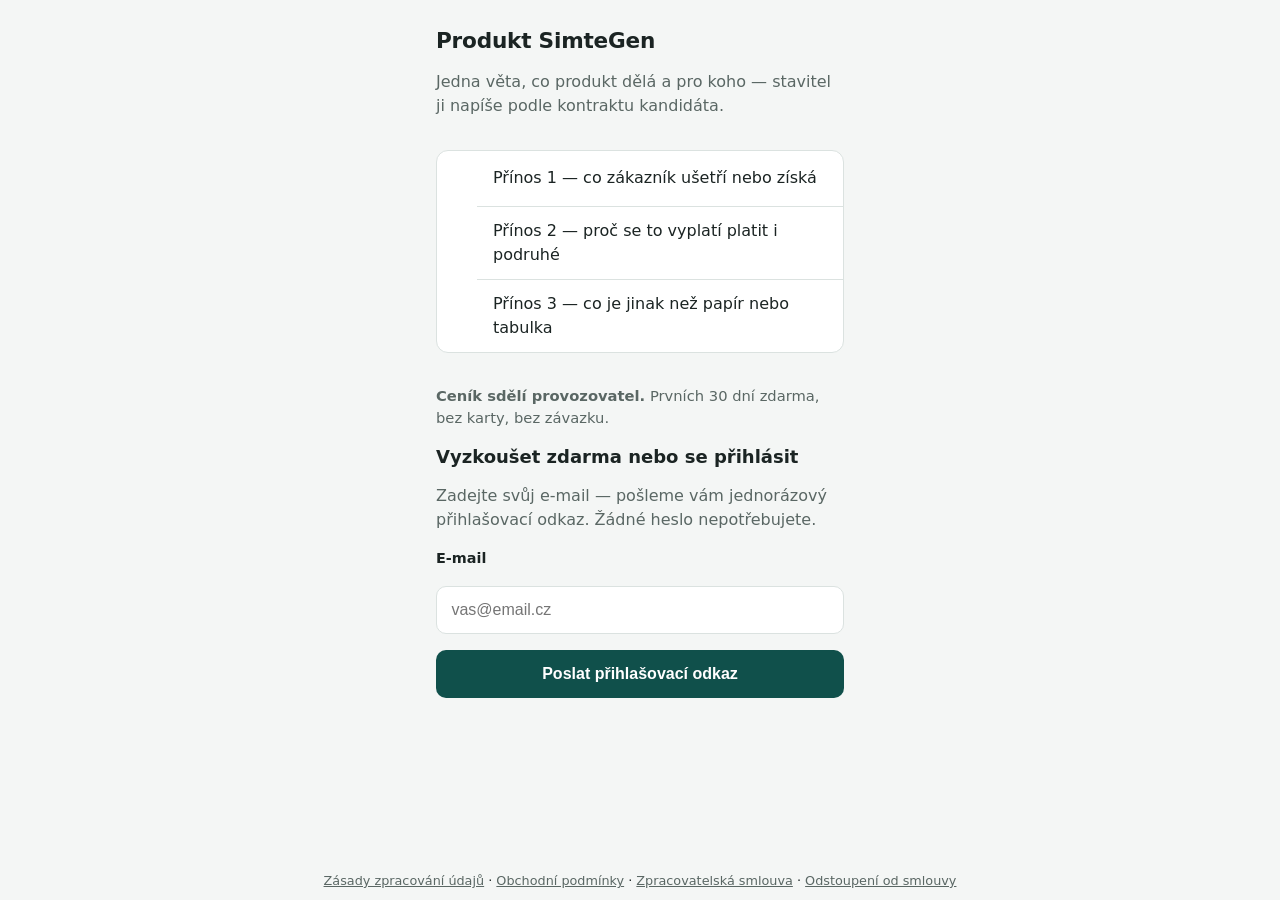
==== web/index.html @ fb922d55 "sablona: otisk ze SimteGenu c1379ce" ====
<!doctype html>
<html lang="cs">
<head>
  <meta charset="utf-8">
  <meta name="viewport" content="width=device-width, initial-scale=1, viewport-fit=cover">
  <meta name="theme-color" content="#10504b">
  <title>Produkt SimteGen</title>
  <link rel="stylesheet" href="styl.css">
  <style>
    /* Mobile-first app shell: ~390 px is the design width, desktop only
       stretches it. Screens swap via .aktivni, animated on transform/opacity
       so prefers-reduced-motion can turn motion off without breaking layout. */
    :root {
      --pozadi: #f4f6f5; --plocha: #ffffff; --inkoust: #1b2423;
      --inkoust-2: #5a6764; --akcent: #10504b; --akcent-text: #ffffff;
      --chyba: #9e3527; --okraj: #dbe2e0;
    }
    * { box-sizing: border-box; }
    html, body { height: 100%; }
    body {
      margin: 0; background: var(--pozadi); color: var(--inkoust);
      font-family: system-ui, sans-serif; line-height: 1.5;
      display: flex; flex-direction: column;
      padding: env(safe-area-inset-top) 0 env(safe-area-inset-bottom);
    }
    main { flex: 1; width: 100%; max-width: 28rem; margin: 0 auto; padding: 1.25rem; position: relative; }
    .obrazovka {
      position: absolute; inset: 0; padding: 1.25rem;
      display: none; flex-direction: column; gap: 1rem;
      opacity: 0; transform: translateY(8px);
      transition: opacity 0.22s ease, transform 0.22s ease;
    }
    .obrazovka.aktivni { display: flex; opacity: 1; transform: none; }
    @media (prefers-reduced-motion: reduce) {
      .obrazovka { transition: none; transform: none; }
    }
    h1 { font-size: 1.35rem; margin: 0.5rem 0 0; }
    p { margin: 0; color: var(--inkoust-2); }
    label { font-size: 0.9rem; font-weight: 600; }
    input[type=email] {
      width: 100%; min-height: 48px; padding: 0 0.9rem; font-size: 1rem;
      border: 1px solid var(--okraj); border-radius: 10px; background: var(--plocha);
      color: var(--inkoust);
    }
    button {
      min-height: 48px; padding: 0 1.1rem; font-size: 1rem; font-weight: 600;
      border: none; border-radius: 10px; cursor: pointer;
      background: var(--akcent); color: var(--akcent-text);
      transition: transform 0.12s ease, opacity 0.12s ease;
    }
    button:active { transform: scale(0.97); }
    button.tiche { background: var(--plocha); color: var(--inkoust); border: 1px solid var(--okraj); }
    button.varovne { background: var(--plocha); color: var(--chyba); border: 1px solid var(--chyba); }
    .zprava { min-height: 1.4rem; font-size: 0.92rem; }
    .zprava.chyba { color: var(--chyba); }
    .karta { background: var(--plocha); border: 1px solid var(--okraj); border-radius: 12px; padding: 1rem; }
    footer { text-align: center; padding: 0.6rem 1rem calc(0.6rem + env(safe-area-inset-bottom)); font-size: 0.8rem; }
    footer a { color: var(--inkoust-2); }
  </style>
</head>
<body>
  <main>
    <section id="obrazovka-nacitani" class="obrazovka aktivni" aria-live="polite">
      <p>Načítání…</p>
    </section>

    <!-- Úvod = přihlašovací obrazovka: cizí návštěvník sem přijde z odkazu a
         musí za 10 sekund pochopit, co produkt dělá, co stojí a že to může
         30 dní zkoušet zdarma. Stavitel nahradí texty produktem; ceník bere
         ze SCHVÁLENÉ ceny (window.CENIK), bez ní zůstane „ceník sdělí
         provozovatel“. Zobrazení se počítá anonymně (/api/navsteva). -->
    <section id="obrazovka-prihlaseni" class="obrazovka">
      <h1 id="uvod-titulek">Produkt SimteGen</h1>
      <p id="uvod-podtitulek">Jedna věta, co produkt dělá a pro koho — stavitel ji napíše
      podle kontraktu kandidáta.</p>
      <ul id="uvod-prinosy" class="seznam">
        <li class="radek">Přínos 1 — co zákazník ušetří nebo získá</li>
        <li class="radek">Přínos 2 — proč se to vyplatí platit i podruhé</li>
        <li class="radek">Přínos 3 — co je jinak než papír nebo tabulka</li>
      </ul>
      <p class="zprava"><strong id="uvod-cena">Ceník sdělí provozovatel.</strong>
      Prvních 30 dní zdarma, bez karty, bez závazku.</p>
      <h2>Vyzkoušet zdarma nebo se přihlásit</h2>
      <p>Zadejte svůj e-mail — pošleme vám jednorázový přihlašovací odkaz.
      Žádné heslo nepotřebujete.</p>
      <label for="email">E-mail</label>
      <input id="email" type="email" autocomplete="email" inputmode="email" placeholder="vas@email.cz">
      <button id="poslat-odkaz">Poslat přihlašovací odkaz</button>
      <div id="prihlaseni-zprava" class="zprava" aria-live="polite"></div>
    </section>

    <section id="obrazovka-aplikace" class="obrazovka">
      <h1>Produkt SimteGen</h1>
      <p>Tahle obrazovka je zárodek ze šablony — stavitel ji nahradí skutečným
      nástrojem. Přihlášení, účet a zásady zůstávají.</p>
      <div class="karta">
        <p>Přihlášeni jako <strong id="ucet-email"></strong></p>
      </div>
      <!-- Předplatné: tři stavy z /api/ja (zkusebni / aktivni / vyprselo).
           Ve stavu vyprselo stavitel produktové obrazovky zablokuje; účet,
           export a smazání zůstávají dostupné vždy — práva nevyprší. -->
      <div class="karta" id="predplatne-karta" hidden>
        <p id="predplatne-text" class="zprava"></p>
      </div>
      <!-- Objednávka předplatného (obchodní podmínky čl. 3 a 4): rozsah, délka
           a cena jsou vidět PŘED tlačítkem, tlačítko nese zákonný nápis,
           spotřebitel dává souhlas se zahájením před 14denní lhůtou zvlášť.
           Ceník doplní stavitel ze schválené ceny (cenotvorba); bez ní
           zůstává text „ceník sdělí provozovatel“. -->
      <div class="karta" id="objednavka-karta" hidden>
        <label for="objednavka-mesice">Objednat předplatné</label>
        <p id="objednavka-cenik">Ceník sdělí provozovatel před objednáním.</p>
        <select id="objednavka-mesice">
          <option value="1">1 měsíc</option>
          <option value="3">3 měsíce</option>
          <option value="12">12 měsíců</option>
        </select>
        <textarea id="objednavka-fakturace" rows="3" maxlength="600"
                  placeholder="Fakturační údaje: název / jméno, adresa, IČO (máte-li)"></textarea>
        <label><input type="checkbox" id="objednavka-spotrebitel"> Objednávám jako spotřebitel
          (mimo podnikání)</label>
        <label id="objednavka-souhlas-radek" hidden><input type="checkbox" id="objednavka-souhlas">
          Výslovně souhlasím, aby placená služba začala před uplynutím 14denní lhůty pro
          odstoupení, a beru na vědomí, že tím právo na odstoupení ztrácím
          (§ 1837 písm. l) občanského zákoníku).</label>
        <p class="zprava">Celková cena: <strong id="objednavka-celkem">podle ceníku</strong></p>
        <button id="objednavka-poslat">Objednávka zavazující k platbě</button>
        <div id="objednavka-zprava" class="zprava" aria-live="polite"></div>
      </div>
      <button id="stahnout-data" class="tiche">Stáhnout moje data</button>
      <button id="odhlasit" class="tiche">Odhlásit se</button>
      <!-- Schránka: zákazník nám píše z aplikace, odpověď vidí tady. Není
           vázaná na předplatné — hlásit problém je právo, ne funkce. -->
      <div class="karta" id="schranka">
        <label for="hlaseni-text">Napište nám</label>
        <textarea id="hlaseni-text" rows="3" maxlength="2000"
                  placeholder="Co nefunguje, co vám chybí, na co se chcete zeptat…"></textarea>
        <button id="hlaseni-poslat" class="tiche">Odeslat</button>
        <div id="hlaseni-zprava" class="zprava" aria-live="polite"></div>
        <ul id="hlaseni-seznam" class="seznam"></ul>
      </div>
      <button id="smazat-ucet" class="varovne">Smazat účet a všechna data</button>
      <div id="aplikace-zprava" class="zprava" aria-live="polite"></div>
    </section>
  </main>
  <footer><a href="zasady.html">Zásady zpracování údajů</a> ·
  <a href="podminky.html">Obchodní podmínky</a> ·
  <a href="zpracovatelska-smlouva.html">Zpracovatelská smlouva</a> ·
  <a href="odstoupeni-formular.html">Odstoupení od smlouvy</a></footer>

  <script>
    "use strict";
    const $ = (id) => document.getElementById(id);
    function ukaz(id) {
      document.querySelectorAll(".obrazovka").forEach((o) =>
        o.classList.toggle("aktivni", o.id === id));
    }

    async function api(cesta, metoda, telo) {
      const odpoved = await fetch(cesta, {
        method: metoda,
        headers: telo ? { "Content-Type": "application/json" } : undefined,
        body: telo ? JSON.stringify(telo) : undefined,
      });
      return { ok: odpoved.ok, data: await odpoved.json().catch(() => ({})) };
    }

    function datum(unix) {
      return new Date(unix * 1000).toLocaleDateString("cs-CZ");
    }

    function ukazPredplatne(p) {
      const karta = $("predplatne-karta");
      const text = $("predplatne-text");
      if (!p) { karta.hidden = true; $("objednavka-karta").hidden = true; return; }
      karta.hidden = false;
      // Ordering makes sense once the trial is running out or over.
      $("objednavka-karta").hidden = !(p.stav === "vyprselo" || (p.stav === "zkusebni" && p.dni_zbyva <= 7));
      prepocitejObjednavku();
      text.className = "zprava";
      if (p.stav === "aktivni") {
        text.textContent = "Předplatné je aktivní do " + datum(p.plati_do) + ".";
      } else if (p.stav === "zkusebni") {
        text.textContent = "Zkušební období: zbývá " + p.dni_zbyva + " dní (do "
          + datum(p.plati_do) + ").";
      } else {
        text.className = "zprava chyba";
        text.textContent = "Předplatné vypršelo. Pro obnovení nám napište — "
          + "kontaktní e-mail najdete v zásadách zpracování údajů.";
      }
    }

    let navstevaZapocitana = false;
    function zapoctiNavstevu() {
      // Anonymous tally of landing views — only for visitors without a
      // session, once per page load.
      if (navstevaZapocitana) return;
      navstevaZapocitana = true;
      api("/api/navsteva", "POST", { stranka: "uvod" }).catch(() => {});
      if (CENIK) $("uvod-cena").textContent = `${CENIK.mesic} ${CENIK.mena} měsíčně.`;
    }

    async function obnov() {
      try {
        const { data } = await api("/api/ja", "GET");
        if (data.prihlasen) {
          $("ucet-email").textContent = data.email;
          ukazPredplatne(data.predplatne);
          ukaz("obrazovka-aplikace");
          nactiHlaseni();
        } else {
          ukaz("obrazovka-prihlaseni");
          zapoctiNavstevu();
        }
      } catch {
        ukaz("obrazovka-prihlaseni");
      }
    }

    $("poslat-odkaz").addEventListener("click", async () => {
      const zprava = $("prihlaseni-zprava");
      zprava.className = "zprava";
      zprava.textContent = "Odesílám…";
      const { ok, data } = await api("/api/prihlaseni", "POST", { email: $("email").value });
      if (!ok) {
        zprava.className = "zprava chyba";
        zprava.textContent = data.chyba || "Něco se nepovedlo. Zkuste to prosím znovu.";
        return;
      }
      if (data.odkaz) {
        // Development deployments hand the link back instead of e-mailing it.
        zprava.innerHTML = "";
        const a = document.createElement("a");
        a.href = data.odkaz;
        a.textContent = "Vývojový režim — přihlásit tímto odkazem";
        zprava.appendChild(a);
        return;
      }
      zprava.textContent = "Hotovo — přihlašovací odkaz najdete v e-mailu.";
    });

    $("odhlasit").addEventListener("click", async () => {
      await api("/api/odhlaseni", "POST");
      obnov();
    });

    $("stahnout-data").addEventListener("click", () => {
      location.href = "/api/ucet/export";
    });

    // Price per month for the total line; the builder sets it from the
    // approved price (window.CENIK = { mesic: 690, mena: "Kč" }). Null = no
    // approved price yet, the total stays "podle ceníku".
    const CENIK = window.CENIK || null;
    function prepocitejObjednavku() {
      const mesice = Number($("objednavka-mesice").value);
      $("objednavka-celkem").textContent = CENIK
        ? `${mesice * CENIK.mesic} ${CENIK.mena} za ${mesice} měs.`
        : "podle ceníku";
    }
    $("objednavka-mesice").addEventListener("change", prepocitejObjednavku);
    $("objednavka-spotrebitel").addEventListener("change", () => {
      $("objednavka-souhlas-radek").hidden = !$("objednavka-spotrebitel").checked;
    });
    $("objednavka-poslat").addEventListener("click", async () => {
      const zprava = $("objednavka-zprava");
      zprava.className = "zprava";
      zprava.textContent = "Odesílám…";
      const mesice = Number($("objednavka-mesice").value);
      const { ok, data } = await api("/api/objednavka", "POST", {
        mesice,
        cena_czk: CENIK ? mesice * CENIK.mesic : null,
        fakturace: $("objednavka-fakturace").value,
        spotrebitel: $("objednavka-spotrebitel").checked,
        souhlas_zahajeni: $("objednavka-spotrebitel").checked && $("objednavka-souhlas").checked,
      });
      if (!ok) {
        zprava.className = "zprava chyba";
        zprava.textContent = data.chyba || "Objednávku se nepodařilo odeslat.";
        return;
      }
      zprava.textContent = data.emaily
        ? "Děkujeme, objednávku máme. Potvrzení a fakturu pošleme e-mailem."
        : "Děkujeme, objednávku máme. Fakturu pošleme e-mailem.";
    });

    const STAVY_HLASENI = { nove: "přijato", vyrizuje_se: "řešíme", vyrizeno: "vyřízeno", odlozeno: "odloženo" };

    async function nactiHlaseni() {
      const { ok, data } = await api("/api/hlaseni", "GET");
      const seznam = $("hlaseni-seznam");
      seznam.innerHTML = "";
      if (!ok) return;
      for (const h of data.hlaseni || []) {
        const li = document.createElement("li");
        li.className = "radek";
        const kdy = new Date(h.vytvoreno * 1000).toLocaleDateString("cs-CZ");
        li.textContent = `${kdy} · ${STAVY_HLASENI[h.stav] || h.stav}: ${h.text}`;
        if (h.odpoved) {
          const odp = document.createElement("div");
          odp.className = "hlaska";
          odp.textContent = "Odpověď: " + h.odpoved;
          li.appendChild(odp);
        }
        seznam.appendChild(li);
      }
    }

    $("hlaseni-poslat").addEventListener("click", async () => {
      const zprava = $("hlaseni-zprava");
      zprava.className = "zprava";
      zprava.textContent = "Odesílám…";
      const { ok, data } = await api("/api/hlaseni", "POST", { text: $("hlaseni-text").value });
      if (!ok) {
        zprava.className = "zprava chyba";
        zprava.textContent = data.chyba || "Odeslání se nepovedlo.";
        return;
      }
      $("hlaseni-text").value = "";
      zprava.textContent = "Děkujeme, máme to. Odpověď uvidíte zde.";
      nactiHlaseni();
    });

    $("smazat-ucet").addEventListener("click", async () => {
      if (!confirm("Opravdu smazat účet a všechna data? Krok je nevratný.")) return;
      const { ok, data } = await api("/api/ucet/smazat", "POST");
      const zprava = $("aplikace-zprava");
      if (!ok) {
        zprava.className = "zprava chyba";
        zprava.textContent = data.chyba || "Smazání se nepovedlo.";
        return;
      }
      obnov();
    });

    obnov();
  </script>
</body>
</html>
---- web/styl.css ----
/* SimteGen — návrhový systém produktů (jeden soubor, žádné závislosti).
 *
 * Proč existuje: první produkty vypadaly jako webový formulář, ne jako
 * aplikace, a design se vracel. Tohle je společný základ všech appek —
 * stavitel z něj SKLÁDÁ obrazovky a nepíše vlastní barvy, písma ani rozměry.
 * Cílové zařízení je telefon ~390 px; desktop je jen širší varianta.
 *
 * Pravidla, která CSS drží samo:
 * - dotykové cíle min. 44 px (tlačítka, řádky seznamu, přepínače),
 * - jedna akcentová barva, neutrální stupnice, kontrast textu ≥ 4.5:1,
 * - pohyb jen transform/opacity a jen krátký; prefers-reduced-motion vypíná,
 * - bezpečné okraje telefonu (env(safe-area-inset-*)) u lišt a spodních tlačítek.
 */

:root {
  --barva-akcent: #10504b;
  --barva-akcent-tmava: #0b3a36;
  --barva-akcent-text: #ffffff;
  --barva-pozadi: #f4f6f5;
  --barva-plocha: #ffffff;
  --barva-plocha-2: #eaeeec;
  --barva-text: #1b2423;
  --barva-text-2: #5a6764;
  --barva-text-3: #8a9491;
  --barva-okraj: #dbe2e0;
  --barva-chyba: #9e3527;
  --barva-chyba-pozadi: #fbeae7;
  --barva-uspech: #1f6b3a;
  --barva-uspech-pozadi: #e6f4ea;
  --barva-varovani: #8a5a12;
  --barva-varovani-pozadi: #fbf1dc;

  --pismo: system-ui, -apple-system, "Segoe UI", Roboto, sans-serif;
  --velikost-1: 1.5rem;   /* nadpis obrazovky */
  --velikost-2: 1.125rem; /* nadpis sekce */
  --velikost-3: 1rem;     /* text */
  --velikost-4: 0.875rem; /* popisky */
  --velikost-5: 0.75rem;  /* štítky */

  --mezera-1: 0.25rem;
  --mezera-2: 0.5rem;
  --mezera-3: 0.75rem;
  --mezera-4: 1rem;
  --mezera-5: 1.5rem;
  --mezera-6: 2rem;

  --radius: 12px;
  --radius-maly: 8px;
  --stin: 0 1px 2px rgba(0, 0, 0, 0.06), 0 4px 12px rgba(0, 0, 0, 0.06);
  --dotyk: 44px;
  --prechod: 160ms ease;
  --sirka-obsahu: 28rem;
}

@media (prefers-color-scheme: dark) {
  :root {
    --barva-pozadi: #0f1413;
    --barva-plocha: #171d1c;
    --barva-plocha-2: #202726;
    --barva-text: #e6ebe9;
    --barva-text-2: #a4b0ad;
    --barva-text-3: #7b8785;
    --barva-okraj: #2b3433;
    --barva-akcent: #4fb6ad;
    --barva-akcent-tmava: #3a978f;
    --barva-akcent-text: #072220;
    --barva-chyba-pozadi: #3a1d19;
    --barva-uspech-pozadi: #17301f;
    --barva-varovani-pozadi: #3a2d12;
    --stin: none;
  }
}

@media (prefers-reduced-motion: reduce) {
  :root { --prechod: 0ms; }
  * { animation: none !important; transition: none !important; }
}

/* ── Základ ─────────────────────────────────────────────────────── */
*, *::before, *::after { box-sizing: border-box; }
html { -webkit-text-size-adjust: 100%; }
body {
  margin: 0; min-height: 100dvh;
  background: var(--barva-pozadi); color: var(--barva-text);
  font-family: var(--pismo); font-size: var(--velikost-3); line-height: 1.5;
  -webkit-font-smoothing: antialiased;
}
h1, h2, h3, p { margin: 0; }
h1 { font-size: var(--velikost-1); line-height: 1.2; font-weight: 700; letter-spacing: -0.01em; }
h2 { font-size: var(--velikost-2); line-height: 1.3; font-weight: 650; }
p, .popisek { color: var(--barva-text-2); }
.popisek { font-size: var(--velikost-4); }
.stitek {
  display: inline-block; font-size: var(--velikost-5); font-weight: 600;
  letter-spacing: 0.04em; text-transform: uppercase; color: var(--barva-text-3);
}
a { color: var(--barva-akcent); }
:focus-visible { outline: 2px solid var(--barva-akcent); outline-offset: 2px; }

/* ── Kostra aplikace ────────────────────────────────────────────── */
.appka {
  min-height: 100dvh; display: flex; flex-direction: column;
  max-width: var(--sirka-obsahu); margin: 0 auto;
}
.hlavicka {
  position: sticky; top: 0; z-index: 10;
  display: flex; align-items: center; gap: var(--mezera-3);
  padding: calc(var(--mezera-3) + env(safe-area-inset-top)) var(--mezera-4) var(--mezera-3);
  background: color-mix(in srgb, var(--barva-pozadi) 88%, transparent);
  backdrop-filter: blur(10px); -webkit-backdrop-filter: blur(10px);
}
.hlavicka h1 { font-size: var(--velikost-2); flex: 1; }
.obsah { flex: 1; padding: var(--mezera-4); display: flex; flex-direction: column; gap: var(--mezera-4); }
.obsah > * { max-width: 100%; }

/* Spodní akční lišta — hlavní tlačítko v dosahu palce, nad gesture barem. */
.lista-dole {
  position: sticky; bottom: 0; z-index: 10;
  display: flex; gap: var(--mezera-2);
  padding: var(--mezera-3) var(--mezera-4) calc(var(--mezera-3) + env(safe-area-inset-bottom));
  background: var(--barva-plocha); border-top: 1px solid var(--barva-okraj);
}
.lista-dole .tlacitko { flex: 1; }

/* Spodní navigace (max 4 položky). */
.navigace {
  position: sticky; bottom: 0; z-index: 10; display: flex;
  background: var(--barva-plocha); border-top: 1px solid var(--barva-okraj);
  padding-bottom: env(safe-area-inset-bottom);
}
.navigace button {
  flex: 1; min-height: 56px; border: 0; background: none; color: var(--barva-text-3);
  font: inherit; font-size: var(--velikost-5); display: flex; flex-direction: column;
  align-items: center; justify-content: center; gap: 2px; cursor: pointer;
}
.navigace button[aria-current="page"] { color: var(--barva-akcent); font-weight: 600; }

/* ── Obrazovky (přepínání bez routeru) ─────────────────────────── */
.obrazovka { display: none; animation: obrazovka-in var(--prechod) both; }
.obrazovka.aktivni { display: flex; flex-direction: column; gap: var(--mezera-4); }
@keyframes obrazovka-in {
  from { opacity: 0; transform: translateY(6px); }
  to { opacity: 1; transform: none; }
}

/* ── Tlačítka ───────────────────────────────────────────────────── */
.tlacitko {
  min-height: var(--dotyk); padding: 0 var(--mezera-4);
  border: 1px solid transparent; border-radius: var(--radius);
  background: var(--barva-akcent); color: var(--barva-akcent-text);
  font: inherit; font-weight: 600; cursor: pointer;
  display: inline-flex; align-items: center; justify-content: center; gap: var(--mezera-2);
  transition: transform var(--prechod), background var(--prechod), opacity var(--prechod);
}
.tlacitko:active { transform: scale(0.97); }
.tlacitko:hover { background: var(--barva-akcent-tmava); }
.tlacitko:disabled { opacity: 0.5; cursor: default; transform: none; }
.tlacitko.tiche { background: var(--barva-plocha); color: var(--barva-text); border-color: var(--barva-okraj); }
.tlacitko.tiche:hover { background: var(--barva-plocha-2); }
.tlacitko.varovne { background: var(--barva-plocha); color: var(--barva-chyba); border-color: var(--barva-chyba); }
.tlacitko.ikona { width: var(--dotyk); padding: 0; border-radius: 50%; }
.tlacitko.plne { width: 100%; }

/* ── Formuláře ──────────────────────────────────────────────────── */
.pole { display: flex; flex-direction: column; gap: var(--mezera-1); }
.pole label { font-size: var(--velikost-4); font-weight: 600; }
.pole input, .pole select, .pole textarea {
  min-height: var(--dotyk); padding: 0 var(--mezera-3); font: inherit;
  color: var(--barva-text); background: var(--barva-plocha);
  border: 1px solid var(--barva-okraj); border-radius: var(--radius-maly);
  transition: border-color var(--prechod);
}
.pole textarea { padding: var(--mezera-3); min-height: 6rem; resize: vertical; }
.pole input:focus, .pole select:focus, .pole textarea:focus { border-color: var(--barva-akcent); outline: none; }
.pole .napoveda { font-size: var(--velikost-5); color: var(--barva-text-3); }
.pole.chybne input, .pole.chybne select, .pole.chybne textarea { border-color: var(--barva-chyba); }
.pole .chyba { font-size: var(--velikost-4); color: var(--barva-chyba); }

/* ── Karty a seznamy ────────────────────────────────────────────── */
.karta {
  background: var(--barva-plocha); border: 1px solid var(--barva-okraj);
  border-radius: var(--radius); padding: var(--mezera-4); box-shadow: var(--stin);
}
.seznam { display: flex; flex-direction: column; border-radius: var(--radius); overflow: hidden;
  background: var(--barva-plocha); border: 1px solid var(--barva-okraj); }
.radek {
  min-height: 56px; display: flex; align-items: center; gap: var(--mezera-3);
  padding: var(--mezera-3) var(--mezera-4); border-bottom: 1px solid var(--barva-okraj);
  background: none; border-left: 0; border-right: 0; border-top: 0; width: 100%;
  text-align: left; font: inherit; color: inherit; cursor: pointer;
  transition: background var(--prechod);
}
.radek:last-child { border-bottom: 0; }
.radek:active { background: var(--barva-plocha-2); }
.radek .hlavni { flex: 1; min-width: 0; }
.radek .hlavni strong { display: block; font-weight: 600; white-space: nowrap; overflow: hidden; text-overflow: ellipsis; }
.radek .hlavni span { display: block; font-size: var(--velikost-4); color: var(--barva-text-2); }
.radek .vpravo { color: var(--barva-text-3); font-size: var(--velikost-4); }

/* ── Stavy: prázdný, načítání, chyba, úspěch ───────────────────── */
.prazdno {
  text-align: center; padding: var(--mezera-6) var(--mezera-4); color: var(--barva-text-2);
  display: flex; flex-direction: column; align-items: center; gap: var(--mezera-3);
}
.prazdno .ikona-velka { font-size: 2.5rem; line-height: 1; }
.kostra {
  background: linear-gradient(90deg, var(--barva-plocha-2) 25%, var(--barva-plocha) 50%, var(--barva-plocha-2) 75%);
  background-size: 200% 100%; border-radius: var(--radius-maly); min-height: 1em;
  animation: kostra-pohyb 1.2s linear infinite;
}
@keyframes kostra-pohyb { to { background-position: -200% 0; } }
.hlaska { padding: var(--mezera-3) var(--mezera-4); border-radius: var(--radius-maly); font-size: var(--velikost-4); }
.hlaska.chyba { background: var(--barva-chyba-pozadi); color: var(--barva-chyba); }
.hlaska.uspech { background: var(--barva-uspech-pozadi); color: var(--barva-uspech); }
.hlaska.varovani { background: var(--barva-varovani-pozadi); color: var(--barva-varovani); }
.toast {
  position: fixed; left: 50%; bottom: calc(var(--mezera-5) + env(safe-area-inset-bottom));
  transform: translateX(-50%); z-index: 20; max-width: calc(100% - 2rem);
  background: var(--barva-text); color: var(--barva-pozadi); padding: var(--mezera-3) var(--mezera-4);
  border-radius: var(--radius); box-shadow: var(--stin); animation: obrazovka-in var(--prechod) both;
}

/* ── Spodní panel (sheet) ───────────────────────────────────────── */
.panel-pozadi { position: fixed; inset: 0; background: rgba(0, 0, 0, 0.35); z-index: 30; }
.panel {
  position: fixed; left: 0; right: 0; bottom: 0; z-index: 31;
  max-width: var(--sirka-obsahu); margin: 0 auto;
  background: var(--barva-plocha); border-radius: var(--radius) var(--radius) 0 0;
  padding: var(--mezera-4) var(--mezera-4) calc(var(--mezera-4) + env(safe-area-inset-bottom));
  display: flex; flex-direction: column; gap: var(--mezera-4);
  animation: panel-in 220ms ease both; max-height: 85dvh; overflow-y: auto;
}
.panel::before { content: ""; width: 36px; height: 4px; border-radius: 2px; background: var(--barva-okraj); margin: 0 auto; }
@keyframes panel-in { from { transform: translateY(100%); } to { transform: none; } }

/* ── Pomocné ────────────────────────────────────────────────────── */
.radka { display: flex; align-items: center; gap: var(--mezera-3); }
.mezi { justify-content: space-between; }
.skryte { display: none !important; }
.jen-pro-ctecky { position: absolute; width: 1px; height: 1px; overflow: hidden; clip: rect(0 0 0 0); }
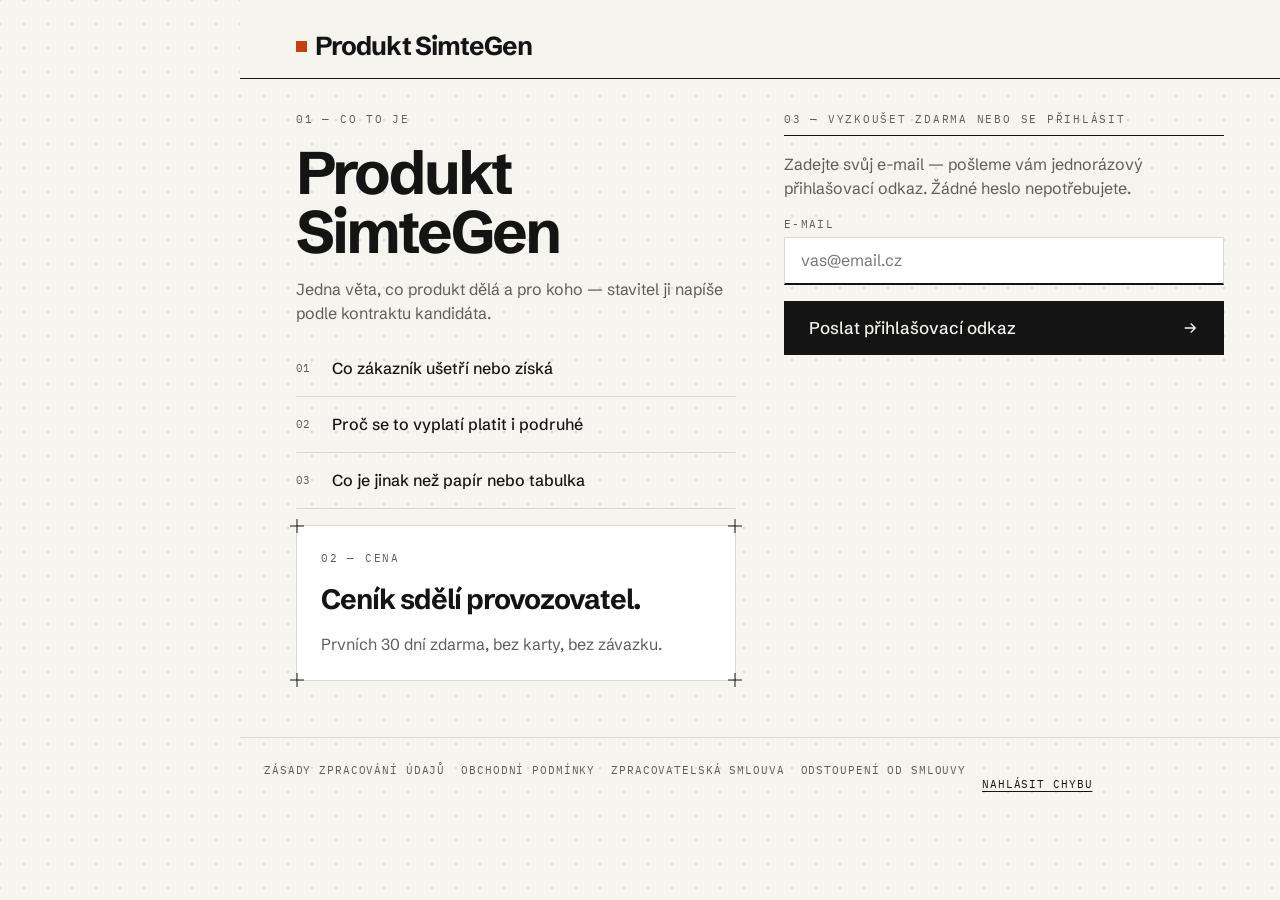
==== commit 99ae9010: "sablona: otisk ze SimteGenu 71806b9" ====
--- a/web/index.html
+++ b/web/index.html
@@ -3,150 +3,167 @@
 <head>
   <meta charset="utf-8">
   <meta name="viewport" content="width=device-width, initial-scale=1, viewport-fit=cover">
-  <meta name="theme-color" content="#10504b">
+  <meta name="application-name" content="Produkt SimteGen">
+  <meta name="simtegen-verze" content="1.0">
   <title>Produkt SimteGen</title>
   <link rel="stylesheet" href="styl.css">
-  <style>
-    /* Mobile-first app shell: ~390 px is the design width, desktop only
-       stretches it. Screens swap via .aktivni, animated on transform/opacity
-       so prefers-reduced-motion can turn motion off without breaking layout. */
-    :root {
-      --pozadi: #f4f6f5; --plocha: #ffffff; --inkoust: #1b2423;
-      --inkoust-2: #5a6764; --akcent: #10504b; --akcent-text: #ffffff;
-      --chyba: #9e3527; --okraj: #dbe2e0;
-    }
-    * { box-sizing: border-box; }
-    html, body { height: 100%; }
-    body {
-      margin: 0; background: var(--pozadi); color: var(--inkoust);
-      font-family: system-ui, sans-serif; line-height: 1.5;
-      display: flex; flex-direction: column;
-      padding: env(safe-area-inset-top) 0 env(safe-area-inset-bottom);
-    }
-    main { flex: 1; width: 100%; max-width: 28rem; margin: 0 auto; padding: 1.25rem; position: relative; }
-    .obrazovka {
-      position: absolute; inset: 0; padding: 1.25rem;
-      display: none; flex-direction: column; gap: 1rem;
-      opacity: 0; transform: translateY(8px);
-      transition: opacity 0.22s ease, transform 0.22s ease;
-    }
-    .obrazovka.aktivni { display: flex; opacity: 1; transform: none; }
-    @media (prefers-reduced-motion: reduce) {
-      .obrazovka { transition: none; transform: none; }
-    }
-    h1 { font-size: 1.35rem; margin: 0.5rem 0 0; }
-    p { margin: 0; color: var(--inkoust-2); }
-    label { font-size: 0.9rem; font-weight: 600; }
-    input[type=email] {
-      width: 100%; min-height: 48px; padding: 0 0.9rem; font-size: 1rem;
-      border: 1px solid var(--okraj); border-radius: 10px; background: var(--plocha);
-      color: var(--inkoust);
-    }
-    button {
-      min-height: 48px; padding: 0 1.1rem; font-size: 1rem; font-weight: 600;
-      border: none; border-radius: 10px; cursor: pointer;
-      background: var(--akcent); color: var(--akcent-text);
-      transition: transform 0.12s ease, opacity 0.12s ease;
-    }
-    button:active { transform: scale(0.97); }
-    button.tiche { background: var(--plocha); color: var(--inkoust); border: 1px solid var(--okraj); }
-    button.varovne { background: var(--plocha); color: var(--chyba); border: 1px solid var(--chyba); }
-    .zprava { min-height: 1.4rem; font-size: 0.92rem; }
-    .zprava.chyba { color: var(--chyba); }
-    .karta { background: var(--plocha); border: 1px solid var(--okraj); border-radius: 12px; padding: 1rem; }
-    footer { text-align: center; padding: 0.6rem 1rem calc(0.6rem + env(safe-area-inset-bottom)); font-size: 0.8rem; }
-    footer a { color: var(--inkoust-2); }
-  </style>
+  <link rel="stylesheet" href="produkt.css">
 </head>
 <body>
-  <main>
-    <section id="obrazovka-nacitani" class="obrazovka aktivni" aria-live="polite">
-      <p>Načítání…</p>
-    </section>
-
-    <!-- Úvod = přihlašovací obrazovka: cizí návštěvník sem přijde z odkazu a
-         musí za 10 sekund pochopit, co produkt dělá, co stojí a že to může
-         30 dní zkoušet zdarma. Stavitel nahradí texty produktem; ceník bere
-         ze SCHVÁLENÉ ceny (window.CENIK), bez ní zůstane „ceník sdělí
-         provozovatel“. Zobrazení se počítá anonymně (/api/navsteva). -->
-    <section id="obrazovka-prihlaseni" class="obrazovka">
-      <h1 id="uvod-titulek">Produkt SimteGen</h1>
-      <p id="uvod-podtitulek">Jedna věta, co produkt dělá a pro koho — stavitel ji napíše
-      podle kontraktu kandidáta.</p>
-      <ul id="uvod-prinosy" class="seznam">
-        <li class="radek">Přínos 1 — co zákazník ušetří nebo získá</li>
-        <li class="radek">Přínos 2 — proč se to vyplatí platit i podruhé</li>
-        <li class="radek">Přínos 3 — co je jinak než papír nebo tabulka</li>
-      </ul>
-      <p class="zprava"><strong id="uvod-cena">Ceník sdělí provozovatel.</strong>
-      Prvních 30 dní zdarma, bez karty, bez závazku.</p>
-      <h2>Vyzkoušet zdarma nebo se přihlásit</h2>
-      <p>Zadejte svůj e-mail — pošleme vám jednorázový přihlašovací odkaz.
-      Žádné heslo nepotřebujete.</p>
-      <label for="email">E-mail</label>
-      <input id="email" type="email" autocomplete="email" inputmode="email" placeholder="vas@email.cz">
-      <button id="poslat-odkaz">Poslat přihlašovací odkaz</button>
-      <div id="prihlaseni-zprava" class="zprava" aria-live="polite"></div>
-    </section>
-
-    <section id="obrazovka-aplikace" class="obrazovka">
+  <script src="simtegen.js"></script>
+  <div class="appka">
+    <nav class="navigace" id="navigace" aria-label="Hlavní menu" hidden>
+      <a class="znacka" href="/" aria-label="SimteGen"><span class="znacka-ctverec"></span><span class="znacka-slovo">simtegen</span></a>
+      <a href="#prehled" aria-current="page">
+        <svg viewBox="0 0 24 24" fill="none" stroke="currentColor" stroke-width="1.6" aria-hidden="true"><path d="M3 11l9-7 9 7v9H3z"/></svg>Přehled</a>
+      <a href="#ucet">
+        <svg viewBox="0 0 24 24" fill="none" stroke="currentColor" stroke-width="1.6" aria-hidden="true"><circle cx="12" cy="8" r="4"/><path d="M4 21c1-4 4-6 8-6s7 2 8 6"/></svg>Účet</a>
+      <span class="mezera"></span>
+      <button type="button" class="nahlasit-chybu">
+        <svg viewBox="0 0 24 24" fill="none" stroke="currentColor" stroke-width="1.6" aria-hidden="true"><path d="M5 21V4M5 4h11l-2 4 2 4H5"/></svg>Nahlásit chybu</button>
+      <span class="verze">V 1.0</span>
+    </nav>
+
+    <header class="hlavicka">
       <h1>Produkt SimteGen</h1>
-      <p>Tahle obrazovka je zárodek ze šablony — stavitel ji nahradí skutečným
-      nástrojem. Přihlášení, účet a zásady zůstávají.</p>
-      <div class="karta">
-        <p>Přihlášeni jako <strong id="ucet-email"></strong></p>
-      </div>
-      <!-- Předplatné: tři stavy z /api/ja (zkusebni / aktivni / vyprselo).
-           Ve stavu vyprselo stavitel produktové obrazovky zablokuje; účet,
-           export a smazání zůstávají dostupné vždy — práva nevyprší. -->
-      <div class="karta" id="predplatne-karta" hidden>
-        <p id="predplatne-text" class="zprava"></p>
-      </div>
-      <!-- Objednávka předplatného (obchodní podmínky čl. 3 a 4): rozsah, délka
-           a cena jsou vidět PŘED tlačítkem, tlačítko nese zákonný nápis,
-           spotřebitel dává souhlas se zahájením před 14denní lhůtou zvlášť.
-           Ceník doplní stavitel ze schválené ceny (cenotvorba); bez ní
-           zůstává text „ceník sdělí provozovatel“. -->
-      <div class="karta" id="objednavka-karta" hidden>
-        <label for="objednavka-mesice">Objednat předplatné</label>
-        <p id="objednavka-cenik">Ceník sdělí provozovatel před objednáním.</p>
-        <select id="objednavka-mesice">
-          <option value="1">1 měsíc</option>
-          <option value="3">3 měsíce</option>
-          <option value="12">12 měsíců</option>
-        </select>
-        <textarea id="objednavka-fakturace" rows="3" maxlength="600"
-                  placeholder="Fakturační údaje: název / jméno, adresa, IČO (máte-li)"></textarea>
-        <label><input type="checkbox" id="objednavka-spotrebitel"> Objednávám jako spotřebitel
-          (mimo podnikání)</label>
-        <label id="objednavka-souhlas-radek" hidden><input type="checkbox" id="objednavka-souhlas">
-          Výslovně souhlasím, aby placená služba začala před uplynutím 14denní lhůty pro
-          odstoupení, a beru na vědomí, že tím právo na odstoupení ztrácím
-          (§ 1837 písm. l) občanského zákoníku).</label>
-        <p class="zprava">Celková cena: <strong id="objednavka-celkem">podle ceníku</strong></p>
-        <button id="objednavka-poslat">Objednávka zavazující k platbě</button>
-        <div id="objednavka-zprava" class="zprava" aria-live="polite"></div>
-      </div>
-      <button id="stahnout-data" class="tiche">Stáhnout moje data</button>
-      <button id="odhlasit" class="tiche">Odhlásit se</button>
-      <!-- Schránka: zákazník nám píše z aplikace, odpověď vidí tady. Není
-           vázaná na předplatné — hlásit problém je právo, ne funkce. -->
-      <div class="karta" id="schranka">
-        <label for="hlaseni-text">Napište nám</label>
-        <textarea id="hlaseni-text" rows="3" maxlength="2000"
-                  placeholder="Co nefunguje, co vám chybí, na co se chcete zeptat…"></textarea>
-        <button id="hlaseni-poslat" class="tiche">Odeslat</button>
-        <div id="hlaseni-zprava" class="zprava" aria-live="polite"></div>
-        <ul id="hlaseni-seznam" class="seznam"></ul>
-      </div>
-      <button id="smazat-ucet" class="varovne">Smazat účet a všechna data</button>
-      <div id="aplikace-zprava" class="zprava" aria-live="polite"></div>
-    </section>
-  </main>
-  <footer><a href="zasady.html">Zásady zpracování údajů</a> ·
-  <a href="podminky.html">Obchodní podmínky</a> ·
-  <a href="zpracovatelska-smlouva.html">Zpracovatelská smlouva</a> ·
-  <a href="odstoupeni-formular.html">Odstoupení od smlouvy</a></footer>
+      <button type="button" class="nahlasit-chybu jen-telefon" aria-label="Nahlásit chybu">
+        <svg viewBox="0 0 24 24" fill="none" stroke="currentColor" stroke-width="1.6" aria-hidden="true"><path d="M5 21V4M5 4h11l-2 4 2 4H5"/></svg>
+      </button>
+    </header>
+
+    <main class="obsah">
+      <section id="obrazovka-nacitani" class="obrazovka aktivni" aria-live="polite">
+        <div class="kostra" style="height: 6rem"></div>
+        <div class="kostra" style="height: 2.5rem; width: 60%"></div>
+      </section>
+
+      <!-- Úvod = přihlašovací obrazovka: cizí návštěvník sem přijde z odkazu a
+           musí za 10 sekund pochopit, co produkt dělá, co stojí a že to může
+           30 dní zkoušet zdarma. Stavitel nahradí texty produktem; ceník bere
+           ze SCHVÁLENÉ ceny (window.CENIK), bez ní zůstane „ceník sdělí
+           provozovatel“. Zobrazení se počítá anonymně (/api/navsteva). -->
+      <section id="obrazovka-prihlaseni" class="obrazovka">
+        <div class="dva-sloupce">
+          <div class="sloupec">
+            <span class="stitek">01 — Co to je</span>
+            <h2 id="uvod-titulek" class="titulek-velky">Produkt SimteGen</h2>
+            <p id="uvod-podtitulek">Jedna věta, co produkt dělá a pro koho — stavitel ji napíše
+            podle kontraktu kandidáta.</p>
+            <ol id="uvod-prinosy" class="seznam">
+              <li class="radek"><span class="poradi">01</span><span class="hlavni"><strong>Co zákazník ušetří nebo získá</strong></span></li>
+              <li class="radek"><span class="poradi">02</span><span class="hlavni"><strong>Proč se to vyplatí platit i podruhé</strong></span></li>
+              <li class="radek"><span class="poradi">03</span><span class="hlavni"><strong>Co je jinak než papír nebo tabulka</strong></span></li>
+            </ol>
+            <div class="karta vykres">
+              <span class="stitek">02 — Cena</span>
+              <strong id="uvod-cena" class="titulek-cena">Ceník sdělí provozovatel.</strong>
+              <p>Prvních 30 dní zdarma, bez karty, bez závazku.</p>
+            </div>
+          </div>
+          <div class="sloupec">
+            <div class="sekce-titulek"><span>03 — Vyzkoušet zdarma nebo se přihlásit</span></div>
+            <p>Zadejte svůj e-mail — pošleme vám jednorázový přihlašovací odkaz.
+            Žádné heslo nepotřebujete.</p>
+            <div class="pole">
+              <label for="email">E-mail</label>
+              <input id="email" type="email" autocomplete="email" inputmode="email" placeholder="vas@email.cz">
+            </div>
+            <button id="poslat-odkaz" class="tlacitko plne">Poslat přihlašovací odkaz</button>
+            <div id="prihlaseni-zprava" class="zprava" aria-live="polite"></div>
+          </div>
+        </div>
+      </section>
+
+      <section id="obrazovka-aplikace" class="obrazovka">
+        <div class="mrizka">
+          <div class="sloupec s7" id="prehled">
+            <div class="sekce-titulek"><span>01 — Přehled</span></div>
+            <div class="prazdno">
+              <svg class="ikona-velka" viewBox="0 0 24 24" fill="none" stroke="currentColor" stroke-width="1.6" aria-hidden="true"><rect x="4" y="4" width="16" height="16"/><path d="M4 10h16M10 4v16"/></svg>
+              <h2>Zárodek ze šablony</h2>
+              <p>Stavitel tuhle sekci nahradí skutečným nástrojem: hlavní číslo do
+              <code>.karta.vykres</code> s <code>.cislo-obri</code>, jedna hlavní akce, seznam
+              s odkazem „Vše →“. Přihlášení, účet a zásady zůstávají.</p>
+            </div>
+          </div>
+
+          <div class="sloupec s5" id="ucet">
+            <div class="sekce-titulek"><span>02 — Účet</span></div>
+            <div class="karta">
+              <span class="stitek">Přihlášeni jako</span>
+              <strong id="ucet-email"></strong>
+            </div>
+            <!-- Předplatné: tři stavy z /api/ja (zkusebni / aktivni / vyprselo).
+                 Ve stavu vyprselo stavitel produktové obrazovky zablokuje; účet,
+                 export a smazání zůstávají dostupné vždy — práva nevyprší. -->
+            <div class="karta" id="predplatne-karta" hidden>
+              <span class="stitek">Předplatné</span>
+              <p id="predplatne-text" class="zprava"></p>
+            </div>
+            <!-- Objednávka předplatného (obchodní podmínky čl. 3 a 4): rozsah, délka
+                 a cena jsou vidět PŘED tlačítkem, tlačítko nese zákonný nápis,
+                 spotřebitel dává souhlas se zahájením před 14denní lhůtou zvlášť.
+                 Ceník doplní stavitel ze schválené ceny (cenotvorba); bez ní
+                 zůstává text „ceník sdělí provozovatel“. -->
+            <div class="karta vykres" id="objednavka-karta" hidden>
+              <span class="stitek">03 — Objednat předplatné</span>
+              <p id="objednavka-cenik">Ceník sdělí provozovatel před objednáním.</p>
+              <div class="pole">
+                <label for="objednavka-mesice">Délka předplatného</label>
+                <select id="objednavka-mesice">
+                  <option value="1">1 měsíc</option>
+                  <option value="3">3 měsíce</option>
+                  <option value="12">12 měsíců</option>
+                </select>
+              </div>
+              <div class="pole">
+                <label for="objednavka-fakturace">Fakturační údaje</label>
+                <textarea id="objednavka-fakturace" rows="3" maxlength="600"
+                          placeholder="Název / jméno, adresa, IČO (máte-li)"></textarea>
+              </div>
+              <label class="volba"><input type="checkbox" id="objednavka-spotrebitel"> Objednávám jako spotřebitel
+                (mimo podnikání)</label>
+              <label class="volba" id="objednavka-souhlas-radek" hidden><input type="checkbox" id="objednavka-souhlas">
+                Výslovně souhlasím, aby placená služba začala před uplynutím 14denní lhůty pro
+                odstoupení, a beru na vědomí, že tím právo na odstoupení ztrácím
+                (§ 1837 písm. l) občanského zákoníku).</label>
+              <p class="zprava">Celková cena: <strong id="objednavka-celkem">podle ceníku</strong></p>
+              <button id="objednavka-poslat" class="tlacitko plne">Objednávka zavazující k platbě</button>
+              <div id="objednavka-zprava" class="zprava" aria-live="polite"></div>
+            </div>
+            <!-- Schránka: zákazník nám píše z aplikace, odpověď vidí tady. Není
+                 vázaná na předplatné — hlásit problém je právo, ne funkce. Sem
+                 vede tlačítko Nahlásit chybu z každé obrazovky. -->
+            <div class="karta" id="schranka">
+              <span class="stitek">04 — Napište nám</span>
+              <div class="pole">
+                <label for="hlaseni-text">Co nefunguje nebo co vám chybí</label>
+                <textarea id="hlaseni-text" rows="3" maxlength="2000"
+                          placeholder="Popište, co jste dělali a co se stalo…"></textarea>
+              </div>
+              <button id="hlaseni-poslat" class="tlacitko vedlejsi">Odeslat</button>
+              <div id="hlaseni-zprava" class="zprava" aria-live="polite"></div>
+              <ul id="hlaseni-seznam" class="seznam"></ul>
+            </div>
+            <div class="radka">
+              <button id="stahnout-data" class="tlacitko vedlejsi">Stáhnout moje data</button>
+              <button id="odhlasit" class="tlacitko vedlejsi">Odhlásit se</button>
+            </div>
+            <button id="smazat-ucet" class="tlacitko varovne">Smazat účet a všechna data</button>
+            <div id="aplikace-zprava" class="zprava" aria-live="polite"></div>
+          </div>
+        </div>
+      </section>
+    </main>
+
+    <footer class="paticka">
+      <a href="zasady.html">Zásady zpracování údajů</a>
+      <a href="podminky.html">Obchodní podmínky</a>
+      <a href="zpracovatelska-smlouva.html">Zpracovatelská smlouva</a>
+      <a href="odstoupeni-formular.html">Odstoupení od smlouvy</a>
+      <button type="button" class="nahlasit-chybu odkaz">Nahlásit chybu</button>
+    </footer>
+  </div>
 
   <script>
     "use strict";
@@ -154,6 +171,11 @@
     function ukaz(id) {
       document.querySelectorAll(".obrazovka").forEach((o) =>
         o.classList.toggle("aktivni", o.id === id));
+      // The menu belongs to the signed-in app; the landing screen has its own
+      // single action. "Nahlásit chybu" stays everywhere — someone who cannot
+      // log in is exactly who needs it (simtegen.js sends it without login).
+      const vAplikaci = id === "obrazovka-aplikace";
+      $("navigace").hidden = !vAplikaci;
     }
 
     async function api(cesta, metoda, telo) {
--- a/web/styl.css
+++ b/web/styl.css
@@ -1,41 +1,85 @@
-/* SimteGen — návrhový systém produktů (jeden soubor, žádné závislosti).
+/* simtegen-navrh v2 — „Mřížka a papír“. NEUPRAVOVAT V PRODUKTU.
  *
- * Proč existuje: první produkty vypadaly jako webový formulář, ne jako
- * aplikace, a design se vracel. Tohle je společný základ všech appek —
- * stavitel z něj SKLÁDÁ obrazovky a nepíše vlastní barvy, písma ani rozměry.
- * Cílové zařízení je telefon ~390 px; desktop je jen širší varianta.
+ * Společný návrhový systém všech appek SimteGen. Stavitel ho při každé
+ * stavbě přepíše aktuální verzí ze šablony (stejně jako generátor zásad),
+ * takže úprava tady by zmizela — barvu produktu nese web/produkt.css,
+ * rozložení konkrétní obrazovky třídy níž.
  *
- * Pravidla, která CSS drží samo:
- * - dotykové cíle min. 44 px (tlačítka, řádky seznamu, přepínače),
- * - jedna akcentová barva, neutrální stupnice, kontrast textu ≥ 4.5:1,
- * - pohyb jen transform/opacity a jen krátký; prefers-reduced-motion vypíná,
- * - bezpečné okraje telefonu (env(safe-area-inset-*)) u lišt a spodních tlačítek.
+ * Proč takhle (v1 → v2): appky vypadaly jako první, co vygeneruje AI.
+ * v2 nese firemní podpis: teplý papír s tečkovou mřížkou, vlasové linky
+ * a pravítko, číslované sekce v Plex Mono, obří čísla ze Schibsted
+ * Grotesk, černá hlavní akce, barva produktu jen jako ukazatel.
+ *
+ * Tři šířky, jeden soubor:
+ *   telefon  < 768 px   jeden sloupec, menu dole, hlavní akce v dosahu palce
+ *   tablet   768–1199   úzký levý pruh s ikonami, 12sloupcová mřížka
+ *   notebook ≥ 1200     boční menu s textem, obsah do 1200 px
+ *
+ * Pravidla, která drží samo: dotyk ≥ 44 px, kontrast textu ≥ 4.5:1,
+ * pohyb jen transform/opacity a prefers-reduced-motion ho vypíná,
+ * bezpečné okraje telefonu, písma přibalená (žádný cizí server).
  */
 
+@font-face {
+  font-family: "Schibsted Grotesk";
+  src: url("pismo/schibsted-grotesk.woff2") format("woff2");
+  font-weight: 400 900; font-style: normal; font-display: swap;
+}
+@font-face {
+  font-family: "Plex Mono";
+  src: url("pismo/plex-mono-400.woff2") format("woff2");
+  font-weight: 400; font-style: normal; font-display: swap;
+}
+@font-face {
+  font-family: "Plex Mono";
+  src: url("pismo/plex-mono-500.woff2") format("woff2");
+  font-weight: 500; font-style: normal; font-display: swap;
+}
+
 :root {
-  --barva-akcent: #10504b;
-  --barva-akcent-tmava: #0b3a36;
-  --barva-akcent-text: #ffffff;
-  --barva-pozadi: #f4f6f5;
-  --barva-plocha: #ffffff;
-  --barva-plocha-2: #eaeeec;
-  --barva-text: #1b2423;
-  --barva-text-2: #5a6764;
-  --barva-text-3: #8a9491;
-  --barva-okraj: #dbe2e0;
-  --barva-chyba: #9e3527;
-  --barva-chyba-pozadi: #fbeae7;
-  --barva-uspech: #1f6b3a;
-  --barva-uspech-pozadi: #e6f4ea;
+  /* Firma — papír a inkoust. */
+  --barva-papir: #f6f4ef;
+  --barva-list: #ffffff;
+  --barva-inkoust: #141414;
+  --barva-tuzka: #5e5c57;
+  --barva-tuzka-2: #8a877f;
+  --barva-tuzka-3: #a9a59c;
+  --barva-linka: #dcd8cf;
+  --barva-linka-2: #c9c4b8;
+  --barva-tecka: #ddd8cd;
+  /* Produkt — přepisuje web/produkt.css. */
+  --barva-produktu: #c2410c;
+  /* Stavy. */
+  --barva-chyba: #a3301c;
+  --barva-chyba-pozadi: #fbeae6;
+  --barva-uspech: #24613a;
+  --barva-uspech-pozadi: #e7f2ea;
   --barva-varovani: #8a5a12;
   --barva-varovani-pozadi: #fbf1dc;
 
-  --pismo: system-ui, -apple-system, "Segoe UI", Roboto, sans-serif;
-  --velikost-1: 1.5rem;   /* nadpis obrazovky */
-  --velikost-2: 1.125rem; /* nadpis sekce */
-  --velikost-3: 1rem;     /* text */
-  --velikost-4: 0.875rem; /* popisky */
-  --velikost-5: 0.75rem;  /* štítky */
+  /* Názvy z v1 — starší produkty je používají, ať se nerozbijí. */
+  --barva-pozadi: var(--barva-papir);
+  --barva-plocha: var(--barva-list);
+  --barva-plocha-2: #eeebe4;
+  --barva-text: var(--barva-inkoust);
+  --barva-text-2: var(--barva-tuzka);
+  /* Text is pencil at the lightest: tuzka-2/-3 fail WCAG on paper (2.2–3.4:1)
+     and are for lines, segments and ticks only — vizualni_kontrola.py measures it. */
+  --barva-text-3: var(--barva-tuzka);
+  --barva-okraj: var(--barva-linka);
+  --barva-akcent: var(--barva-inkoust);
+  --barva-akcent-tmava: #000000;
+  --barva-akcent-text: var(--barva-papir);
+
+  --pismo: "Schibsted Grotesk", "Helvetica Neue", Arial, system-ui, sans-serif;
+  --pismo-mono: "Plex Mono", ui-monospace, Consolas, monospace;
+
+  --velikost-obri: clamp(5.5rem, 22vw, 11rem); /* hlavní číslo */
+  --velikost-1: 1.625rem;  /* nadpis obrazovky */
+  --velikost-2: 1.125rem;  /* nadpis sekce */
+  --velikost-3: 1rem;      /* text */
+  --velikost-4: 0.875rem;  /* popisky */
+  --velikost-5: 0.6875rem; /* mono štítky */
 
   --mezera-1: 0.25rem;
   --mezera-2: 0.5rem;
@@ -43,198 +87,376 @@
   --mezera-4: 1rem;
   --mezera-5: 1.5rem;
   --mezera-6: 2rem;
-
-  --radius: 12px;
-  --radius-maly: 8px;
-  --stin: 0 1px 2px rgba(0, 0, 0, 0.06), 0 4px 12px rgba(0, 0, 0, 0.06);
+  --mezera-7: 3rem;
+
+  --radius: 0;
+  --radius-maly: 0;
+  --stin: none;
   --dotyk: 44px;
-  --prechod: 160ms ease;
-  --sirka-obsahu: 28rem;
+  --prechod: 180ms ease;
+  --sirka-obsahu: 75rem;
+  --sirka-pruhu: 7rem;
+  --sirka-menu: 15rem;
 }
 
 @media (prefers-color-scheme: dark) {
   :root {
-    --barva-pozadi: #0f1413;
-    --barva-plocha: #171d1c;
-    --barva-plocha-2: #202726;
-    --barva-text: #e6ebe9;
-    --barva-text-2: #a4b0ad;
-    --barva-text-3: #7b8785;
-    --barva-okraj: #2b3433;
-    --barva-akcent: #4fb6ad;
-    --barva-akcent-tmava: #3a978f;
-    --barva-akcent-text: #072220;
-    --barva-chyba-pozadi: #3a1d19;
+    --barva-papir: #161513;
+    --barva-list: #1e1d1a;
+    --barva-inkoust: #ece9e2;
+    --barva-tuzka: #b3afa6;
+    --barva-tuzka-2: #8f8b83;
+    --barva-tuzka-3: #77736b;
+    --barva-linka: #34322d;
+    --barva-linka-2: #46433d;
+    --barva-tecka: #2a2925;
+    --barva-plocha-2: #26241f;
+    --barva-akcent-tmava: #ffffff;
+    --barva-chyba: #f08a73;
+    --barva-chyba-pozadi: #3a1d17;
+    --barva-uspech: #7fc896;
     --barva-uspech-pozadi: #17301f;
+    --barva-varovani: #e3b25c;
     --barva-varovani-pozadi: #3a2d12;
-    --stin: none;
   }
 }
 
 @media (prefers-reduced-motion: reduce) {
   :root { --prechod: 0ms; }
-  * { animation: none !important; transition: none !important; }
-}
-
-/* ── Základ ─────────────────────────────────────────────────────── */
+  *, *::before, *::after { animation: none !important; transition: none !important; }
+}
+
+/* ── Základ ───────────────────────────────────────────────────────── */
 *, *::before, *::after { box-sizing: border-box; }
 html { -webkit-text-size-adjust: 100%; }
 body {
   margin: 0; min-height: 100dvh;
-  background: var(--barva-pozadi); color: var(--barva-text);
+  background-color: var(--barva-papir);
+  background-image: radial-gradient(circle, var(--barva-tecka) 1px, transparent 1.3px);
+  background-size: 24px 24px; background-position: 12px 12px;
+  color: var(--barva-inkoust);
   font-family: var(--pismo); font-size: var(--velikost-3); line-height: 1.5;
-  -webkit-font-smoothing: antialiased;
+  -webkit-font-smoothing: antialiased; text-rendering: optimizeLegibility;
 }
 h1, h2, h3, p { margin: 0; }
-h1 { font-size: var(--velikost-1); line-height: 1.2; font-weight: 700; letter-spacing: -0.01em; }
-h2 { font-size: var(--velikost-2); line-height: 1.3; font-weight: 650; }
-p, .popisek { color: var(--barva-text-2); }
+h1 { font-size: var(--velikost-1); line-height: 1.15; font-weight: 700; letter-spacing: -0.035em; }
+h2 { font-size: var(--velikost-2); line-height: 1.3; font-weight: 700; letter-spacing: -0.02em; }
+p, .popisek { color: var(--barva-tuzka); text-wrap: pretty; }
 .popisek { font-size: var(--velikost-4); }
-.stitek {
-  display: inline-block; font-size: var(--velikost-5); font-weight: 600;
-  letter-spacing: 0.04em; text-transform: uppercase; color: var(--barva-text-3);
-}
-a { color: var(--barva-akcent); }
-:focus-visible { outline: 2px solid var(--barva-akcent); outline-offset: 2px; }
-
-/* ── Kostra aplikace ────────────────────────────────────────────── */
-.appka {
-  min-height: 100dvh; display: flex; flex-direction: column;
-  max-width: var(--sirka-obsahu); margin: 0 auto;
-}
+a { color: var(--barva-inkoust); text-underline-offset: 3px; }
+a:hover { color: var(--barva-produktu); }
+:focus-visible { outline: 2px solid var(--barva-produktu); outline-offset: 2px; }
+code, kbd, .mono { font-family: var(--pismo-mono); }
+
+/* Mono popisky a číslované sekce — podpis systému. */
+.stitek, .sekce-titulek {
+  font-family: var(--pismo-mono); font-size: var(--velikost-5); font-weight: 400;
+  letter-spacing: 0.16em; text-transform: uppercase; color: var(--barva-tuzka);
+}
+.sekce-titulek {
+  display: flex; justify-content: space-between; align-items: baseline; gap: var(--mezera-3);
+  padding-bottom: var(--mezera-2); border-bottom: 1px solid var(--barva-inkoust);
+}
+.sekce-titulek a { color: var(--barva-inkoust); font-weight: 500; text-decoration: none; }
+.rozmer { font-family: var(--pismo-mono); font-size: 0.75rem; letter-spacing: 0.04em; text-transform: uppercase; color: var(--barva-tuzka); }
+
+/* ── Kostra aplikace ──────────────────────────────────────────────── */
+.appka { min-height: 100dvh; display: flex; flex-direction: column; }
 .hlavicka {
   position: sticky; top: 0; z-index: 10;
   display: flex; align-items: center; gap: var(--mezera-3);
-  padding: calc(var(--mezera-3) + env(safe-area-inset-top)) var(--mezera-4) var(--mezera-3);
-  background: color-mix(in srgb, var(--barva-pozadi) 88%, transparent);
-  backdrop-filter: blur(10px); -webkit-backdrop-filter: blur(10px);
-}
-.hlavicka h1 { font-size: var(--velikost-2); flex: 1; }
-.obsah { flex: 1; padding: var(--mezera-4); display: flex; flex-direction: column; gap: var(--mezera-4); }
+  padding: calc(var(--mezera-3) + env(safe-area-inset-top)) var(--mezera-5) var(--mezera-3);
+  background: var(--barva-papir); border-bottom: 1px solid var(--barva-linka);
+}
+.hlavicka h1 { font-size: var(--velikost-2); flex: 1; display: flex; align-items: center; gap: var(--mezera-2); }
+.hlavicka h1::before { content: ""; width: 11px; height: 11px; background: var(--barva-produktu); flex-shrink: 0; }
+.hlavicka .stitek { display: block; }
+.obsah {
+  flex: 1; width: 100%; max-width: var(--sirka-obsahu); margin: 0 auto;
+  padding: var(--mezera-5) var(--mezera-5) var(--mezera-7);
+  display: flex; flex-direction: column; gap: var(--mezera-5);
+}
 .obsah > * { max-width: 100%; }
 
-/* Spodní akční lišta — hlavní tlačítko v dosahu palce, nad gesture barem. */
+/* Hlavní akce dole v dosahu palce (na telefonu), jinak v toku stránky. */
 .lista-dole {
   position: sticky; bottom: 0; z-index: 10;
   display: flex; gap: var(--mezera-2);
-  padding: var(--mezera-3) var(--mezera-4) calc(var(--mezera-3) + env(safe-area-inset-bottom));
-  background: var(--barva-plocha); border-top: 1px solid var(--barva-okraj);
+  padding: var(--mezera-3) var(--mezera-5) calc(var(--mezera-3) + env(safe-area-inset-bottom));
+  background: var(--barva-papir); border-top: 1px solid var(--barva-linka);
 }
 .lista-dole .tlacitko { flex: 1; }
 
-/* Spodní navigace (max 4 položky). */
+/* Navigace: telefon = pás dole s textem, tablet = levý pruh s ikonami,
+ * notebook = boční menu s textem. Položky jsou <a> nebo <button>,
+ * aktivní nese aria-current="page" a čtvereček v barvě produktu. */
 .navigace {
-  position: sticky; bottom: 0; z-index: 10; display: flex;
-  background: var(--barva-plocha); border-top: 1px solid var(--barva-okraj);
+  position: sticky; bottom: 0; z-index: 11; order: 99;
+  display: grid; grid-auto-flow: column; grid-auto-columns: minmax(0, 1fr);
+  background: var(--barva-papir); border-top: 1px solid var(--barva-inkoust);
   padding-bottom: env(safe-area-inset-bottom);
 }
-.navigace button {
-  flex: 1; min-height: 56px; border: 0; background: none; color: var(--barva-text-3);
-  font: inherit; font-size: var(--velikost-5); display: flex; flex-direction: column;
-  align-items: center; justify-content: center; gap: 2px; cursor: pointer;
-}
-.navigace button[aria-current="page"] { color: var(--barva-akcent); font-weight: 600; }
-
-/* ── Obrazovky (přepínání bez routeru) ─────────────────────────── */
+.navigace > a, .navigace > button {
+  min-height: 58px; display: flex; align-items: center; justify-content: center; gap: 6px;
+  background: none; border: 0; padding: 0 var(--mezera-2); cursor: pointer;
+  font: inherit; font-size: var(--velikost-4); color: var(--barva-tuzka); text-decoration: none;
+}
+.navigace > a svg, .navigace > button svg { display: none; width: 22px; height: 22px; }
+.navigace [aria-current="page"] { color: var(--barva-inkoust); font-weight: 700; }
+.navigace [aria-current="page"]::before { content: ""; width: 7px; height: 7px; background: var(--barva-produktu); }
+.navigace .znacka, .navigace .verze, .navigace .mezera { display: none; }
+/* Na telefonu je Nahlásit chybu v hlavičce; v menu dole by se opakovalo. */
+.navigace .nahlasit-chybu { display: none; }
+
+/* Značka SimteGen: černý čtverec 5 × 5 s oknem 1 × 1. */
+.znacka-ctverec {
+  width: 30px; height: 30px; background: var(--barva-inkoust); position: relative; flex-shrink: 0;
+}
+.znacka-ctverec::after {
+  content: ""; position: absolute; width: 20%; height: 20%; right: 20%; bottom: 20%; background: var(--barva-papir);
+}
+.znacka-slovo { font-weight: 700; font-size: 1.375rem; letter-spacing: -0.05em; line-height: 1; color: var(--barva-inkoust); }
+
+/* Obrazovky v jedné stránce (přepíná se třídou .aktivni). */
 .obrazovka { display: none; animation: obrazovka-in var(--prechod) both; }
-.obrazovka.aktivni { display: flex; flex-direction: column; gap: var(--mezera-4); }
-@keyframes obrazovka-in {
-  from { opacity: 0; transform: translateY(6px); }
-  to { opacity: 1; transform: none; }
-}
-
-/* ── Tlačítka ───────────────────────────────────────────────────── */
+.obrazovka.aktivni { display: flex; flex-direction: column; gap: var(--mezera-5); }
+@keyframes obrazovka-in { from { opacity: 0; transform: translateY(6px); } to { opacity: 1; transform: none; } }
+
+/* ── Mřížka obsahu ────────────────────────────────────────────────── */
+.mrizka { display: grid; grid-template-columns: minmax(0, 1fr); gap: var(--mezera-5); align-items: start; }
+.dva-sloupce { display: grid; grid-template-columns: repeat(auto-fit, minmax(min(22rem, 100%), 1fr)); gap: var(--mezera-6) var(--mezera-7); align-items: start; }
+.sloupec { display: flex; flex-direction: column; gap: var(--mezera-4); min-width: 0; }
+
+/* ── Tlačítka ─────────────────────────────────────────────────────── */
 .tlacitko {
-  min-height: var(--dotyk); padding: 0 var(--mezera-4);
-  border: 1px solid transparent; border-radius: var(--radius);
-  background: var(--barva-akcent); color: var(--barva-akcent-text);
-  font: inherit; font-weight: 600; cursor: pointer;
-  display: inline-flex; align-items: center; justify-content: center; gap: var(--mezera-2);
-  transition: transform var(--prechod), background var(--prechod), opacity var(--prechod);
-}
-.tlacitko:active { transform: scale(0.97); }
-.tlacitko:hover { background: var(--barva-akcent-tmava); }
-.tlacitko:disabled { opacity: 0.5; cursor: default; transform: none; }
-.tlacitko.tiche { background: var(--barva-plocha); color: var(--barva-text); border-color: var(--barva-okraj); }
-.tlacitko.tiche:hover { background: var(--barva-plocha-2); }
-.tlacitko.varovne { background: var(--barva-plocha); color: var(--barva-chyba); border-color: var(--barva-chyba); }
-.tlacitko.ikona { width: var(--dotyk); padding: 0; border-radius: 50%; }
+  min-height: 54px; padding: 0 var(--mezera-5);
+  display: inline-flex; align-items: center; justify-content: space-between; gap: var(--mezera-3);
+  background: var(--barva-inkoust); color: var(--barva-papir);
+  border: 1px solid var(--barva-inkoust); border-radius: 0; cursor: pointer;
+  font: inherit; font-size: 1.0625rem; font-weight: 500; text-decoration: none;
+  transition: transform var(--prechod), background var(--prechod);
+}
+.tlacitko::after {
+  content: ""; width: 18px; height: 18px; flex-shrink: 0;
+  background: currentColor;
+  -webkit-mask: url("data:image/svg+xml,%3Csvg xmlns='http://www.w3.org/2000/svg' viewBox='0 0 24 24' fill='none' stroke='black' stroke-width='1.8'%3E%3Cpath d='M5 12h14M13 6l6 6-6 6'/%3E%3C/svg%3E") center / contain no-repeat;
+          mask: url("data:image/svg+xml,%3Csvg xmlns='http://www.w3.org/2000/svg' viewBox='0 0 24 24' fill='none' stroke='black' stroke-width='1.8'%3E%3Cpath d='M5 12h14M13 6l6 6-6 6'/%3E%3C/svg%3E") center / contain no-repeat;
+}
+.tlacitko:hover { background: var(--barva-akcent-tmava); color: var(--barva-papir); }
+.tlacitko:active { transform: translateY(1px); }
+.tlacitko:disabled { opacity: 0.45; cursor: default; transform: none; }
+.tlacitko.tiche, .tlacitko.vedlejsi {
+  min-height: var(--dotyk); background: var(--barva-list); color: var(--barva-inkoust); border-color: var(--barva-inkoust);
+  font-size: var(--velikost-3); justify-content: center;
+}
+.tlacitko.tiche::after, .tlacitko.vedlejsi::after, .tlacitko.varovne::after, .tlacitko.ikona::after, .tlacitko.bez-sipky::after { display: none; }
+.tlacitko.tiche:hover, .tlacitko.vedlejsi:hover { background: var(--barva-plocha-2); color: var(--barva-inkoust); }
+.tlacitko.varovne { min-height: var(--dotyk); background: var(--barva-list); color: var(--barva-chyba); border-color: var(--barva-chyba); font-size: var(--velikost-3); justify-content: center; }
+.tlacitko.varovne:hover { background: var(--barva-chyba-pozadi); color: var(--barva-chyba); }
+.tlacitko.ikona { width: var(--dotyk); min-height: var(--dotyk); padding: 0; justify-content: center; background: var(--barva-list); color: var(--barva-inkoust); border-color: var(--barva-linka); }
+.tlacitko.ikona:hover { background: var(--barva-plocha-2); color: var(--barva-inkoust); }
 .tlacitko.plne { width: 100%; }
-
-/* ── Formuláře ──────────────────────────────────────────────────── */
+.tlacitko kbd { font-size: 0.6875rem; padding: 2px 6px; border: 1px solid currentColor; opacity: 0.6; }
+
+/* Nahlásit chybu — povinně na každé obrazovce, vždy po ruce. */
+.nahlasit-chybu {
+  display: inline-flex; align-items: center; gap: var(--mezera-2);
+  min-height: var(--dotyk); min-width: var(--dotyk); justify-content: center;
+  background: var(--barva-list); color: var(--barva-inkoust);
+  border: 1px solid var(--barva-linka); cursor: pointer; font: inherit; font-size: var(--velikost-4);
+}
+.nahlasit-chybu svg { width: 20px; height: 20px; }
+/* In the footer the report button reads as a link — present on every screen,
+   also before login (that is when people most need it). */
+.paticka .nahlasit-chybu { min-width: 0; padding: 0; border: 0; background: none; font: inherit; letter-spacing: inherit; text-transform: inherit; color: var(--barva-inkoust); text-decoration: underline; text-underline-offset: 3px; }
+
+/* ── Formuláře ────────────────────────────────────────────────────── */
 .pole { display: flex; flex-direction: column; gap: var(--mezera-1); }
-.pole label { font-size: var(--velikost-4); font-weight: 600; }
+.pole label, label.stitek { font-family: var(--pismo-mono); font-size: var(--velikost-5); letter-spacing: 0.12em; text-transform: uppercase; color: var(--barva-tuzka); }
 .pole input, .pole select, .pole textarea {
-  min-height: var(--dotyk); padding: 0 var(--mezera-3); font: inherit;
-  color: var(--barva-text); background: var(--barva-plocha);
-  border: 1px solid var(--barva-okraj); border-radius: var(--radius-maly);
-  transition: border-color var(--prechod);
-}
-.pole textarea { padding: var(--mezera-3); min-height: 6rem; resize: vertical; }
-.pole input:focus, .pole select:focus, .pole textarea:focus { border-color: var(--barva-akcent); outline: none; }
-.pole .napoveda { font-size: var(--velikost-5); color: var(--barva-text-3); }
-.pole.chybne input, .pole.chybne select, .pole.chybne textarea { border-color: var(--barva-chyba); }
+  min-height: 48px; padding: 0 var(--mezera-4); width: 100%;
+  font: inherit; font-size: var(--velikost-3); color: var(--barva-inkoust);
+  background: var(--barva-list); border: 1px solid var(--barva-linka); border-bottom: 2px solid var(--barva-inkoust); border-radius: 0;
+}
+.pole textarea { padding: var(--mezera-3) var(--mezera-4); min-height: 6rem; resize: vertical; }
+.pole input:focus, .pole select:focus, .pole textarea:focus { outline: none; border-bottom-color: var(--barva-produktu); }
+.pole .napoveda { font-size: var(--velikost-4); color: var(--barva-tuzka); }
+.pole.chybne input, .pole.chybne select, .pole.chybne textarea { border-bottom-color: var(--barva-chyba); }
 .pole .chyba { font-size: var(--velikost-4); color: var(--barva-chyba); }
-
-/* ── Karty a seznamy ────────────────────────────────────────────── */
-.karta {
-  background: var(--barva-plocha); border: 1px solid var(--barva-okraj);
-  border-radius: var(--radius); padding: var(--mezera-4); box-shadow: var(--stin);
-}
-.seznam { display: flex; flex-direction: column; border-radius: var(--radius); overflow: hidden;
-  background: var(--barva-plocha); border: 1px solid var(--barva-okraj); }
-.radek {
-  min-height: 56px; display: flex; align-items: center; gap: var(--mezera-3);
-  padding: var(--mezera-3) var(--mezera-4); border-bottom: 1px solid var(--barva-okraj);
-  background: none; border-left: 0; border-right: 0; border-top: 0; width: 100%;
-  text-align: left; font: inherit; color: inherit; cursor: pointer;
-  transition: background var(--prechod);
-}
-.radek:last-child { border-bottom: 0; }
-.radek:active { background: var(--barva-plocha-2); }
+.volba { display: flex; align-items: flex-start; gap: var(--mezera-3); min-height: var(--dotyk); padding: var(--mezera-2) 0; font-size: var(--velikost-4); color: var(--barva-inkoust); cursor: pointer; }
+.volba input { width: 22px; height: 22px; margin: 1px 0 0; accent-color: var(--barva-inkoust); flex-shrink: 0; }
+
+/* ── Plochy ───────────────────────────────────────────────────────── */
+.karta { background: var(--barva-list); border: 1px solid var(--barva-linka); padding: var(--mezera-5); display: flex; flex-direction: column; gap: var(--mezera-3); }
+/* Ořezové značky jako na výkresu — pro kartu s tím nejdůležitějším. */
+.vykres { position: relative; }
+.vykres::before {
+  content: ""; position: absolute; inset: -7px; pointer-events: none;
+  background:
+    url("data:image/svg+xml,%3Csvg xmlns='http://www.w3.org/2000/svg' width='14' height='14'%3E%3Cpath d='M0 7h14M7 0v14' stroke='%23141414' stroke-width='1'/%3E%3C/svg%3E") left top / 14px no-repeat,
+    url("data:image/svg+xml,%3Csvg xmlns='http://www.w3.org/2000/svg' width='14' height='14'%3E%3Cpath d='M0 7h14M7 0v14' stroke='%23141414' stroke-width='1'/%3E%3C/svg%3E") right top / 14px no-repeat,
+    url("data:image/svg+xml,%3Csvg xmlns='http://www.w3.org/2000/svg' width='14' height='14'%3E%3Cpath d='M0 7h14M7 0v14' stroke='%23141414' stroke-width='1'/%3E%3C/svg%3E") left bottom / 14px no-repeat,
+    url("data:image/svg+xml,%3Csvg xmlns='http://www.w3.org/2000/svg' width='14' height='14'%3E%3Cpath d='M0 7h14M7 0v14' stroke='%23141414' stroke-width='1'/%3E%3C/svg%3E") right bottom / 14px no-repeat;
+}
+@media (prefers-color-scheme: dark) { .vykres::before { filter: invert(1); } }
+
+/* Obří číslo — to, na čem na obrazovce záleží nejvíc. */
+.cislo-obri { font-weight: 700; font-size: var(--velikost-obri); letter-spacing: -0.07em; line-height: 0.76; font-variant-numeric: tabular-nums; }
+.cislo-radek { display: flex; align-items: flex-end; justify-content: space-between; gap: var(--mezera-4); }
+.cislo-radek p { text-align: right; font-size: var(--velikost-4); line-height: 1.4; }
+
+/* Stupnice: <div class="stupnice" style="--hodnota: 80%"> s rysky, plněním a popisky. */
+.stupnice { display: flex; flex-direction: column; gap: 3px; }
+.stupnice-rysky { position: relative; height: 10px; }
+.stupnice-rysky::before { content: ""; position: absolute; left: 0; right: 0; top: 4px; height: 6px; background-image: repeating-linear-gradient(90deg, var(--barva-inkoust) 0 1px, transparent 1px 10%); opacity: 0.3; }
+.stupnice-rysky::after { content: ""; position: absolute; inset: 0; background-image: repeating-linear-gradient(90deg, var(--barva-inkoust) 0 1px, transparent 1px 25%); }
+.stupnice-plneni { height: 2px; width: var(--hodnota, 0%); background: var(--barva-produktu); }
+.stupnice-popisky { display: flex; justify-content: space-between; font-family: var(--pismo-mono); font-size: 0.625rem; color: var(--barva-tuzka); }
+
+/* Rozpad celku: segmenty ve stupních šedi + legenda (data, ne ozdoba). */
+.segmenty { display: flex; height: 8px; gap: 2px; }
+.segmenty > * { background: var(--barva-linka-2); }
+.segmenty > :nth-child(1) { background: var(--barva-inkoust); }
+.segmenty > :nth-child(2) { background: var(--barva-tuzka-2); }
+.segmenty > :nth-child(3) { background: var(--barva-linka-2); }
+.legenda { display: flex; flex-wrap: wrap; gap: var(--mezera-2) var(--mezera-4); font-family: var(--pismo-mono); font-size: var(--velikost-5); letter-spacing: 0.06em; text-transform: uppercase; color: var(--barva-tuzka); margin: 0; padding: 0; list-style: none; }
+.legenda > * { display: flex; align-items: center; gap: 6px; }
+.legenda > *::before { content: ""; width: 8px; height: 8px; background: var(--barva-linka-2); }
+.legenda > :nth-child(1)::before { background: var(--barva-inkoust); }
+.legenda > :nth-child(2)::before { background: var(--barva-tuzka-2); }
+
+/* Týden: 7 dní, počet v každém, dnešek orámovaný, volno čárkovaně. */
+.tyden { display: grid; grid-template-columns: repeat(7, minmax(0, 1fr)); gap: 6px; margin: 0; padding: 0; list-style: none; }
+.tyden > * { display: flex; flex-direction: column; gap: 4px; padding: 8px; border: 1px solid var(--barva-linka); font-family: var(--pismo-mono); font-size: var(--velikost-5); color: var(--barva-tuzka); min-width: 0; }
+.tyden > * strong { font-family: var(--pismo); font-size: 1.125rem; font-weight: 700; color: var(--barva-inkoust); }
+.tyden > .dnes { border-color: var(--barva-inkoust); background: var(--barva-list); color: var(--barva-inkoust); }
+.tyden > .dnes strong { color: var(--barva-produktu); }
+.tyden > .volno { border-style: dashed; color: var(--barva-tuzka); }
+.tyden > .volno strong, .tyden > .nula strong { color: var(--barva-linka-2); }
+
+/* Seznam řádků (telefon) a tabulka (širší obrazovky). */
+.seznam { display: flex; flex-direction: column; margin: 0; padding: 0; list-style: none; }
+.radek { display: flex; align-items: center; gap: var(--mezera-3); min-height: 56px; padding: var(--mezera-3) 0; border-bottom: 1px solid var(--barva-linka); color: var(--barva-inkoust); text-decoration: none; }
+.radek .poradi { font-family: var(--pismo-mono); font-size: var(--velikost-5); color: var(--barva-tuzka); width: 1.5rem; flex-shrink: 0; }
 .radek .hlavni { flex: 1; min-width: 0; }
-.radek .hlavni strong { display: block; font-weight: 600; white-space: nowrap; overflow: hidden; text-overflow: ellipsis; }
-.radek .hlavni span { display: block; font-size: var(--velikost-4); color: var(--barva-text-2); }
-.radek .vpravo { color: var(--barva-text-3); font-size: var(--velikost-4); }
-
-/* ── Stavy: prázdný, načítání, chyba, úspěch ───────────────────── */
-.prazdno {
-  text-align: center; padding: var(--mezera-6) var(--mezera-4); color: var(--barva-text-2);
-  display: flex; flex-direction: column; align-items: center; gap: var(--mezera-3);
-}
-.prazdno .ikona-velka { font-size: 2.5rem; line-height: 1; }
-.kostra {
-  background: linear-gradient(90deg, var(--barva-plocha-2) 25%, var(--barva-plocha) 50%, var(--barva-plocha-2) 75%);
-  background-size: 200% 100%; border-radius: var(--radius-maly); min-height: 1em;
-  animation: kostra-pohyb 1.2s linear infinite;
-}
-@keyframes kostra-pohyb { to { background-position: -200% 0; } }
-.hlaska { padding: var(--mezera-3) var(--mezera-4); border-radius: var(--radius-maly); font-size: var(--velikost-4); }
+.radek .hlavni strong { display: block; font-weight: 500; white-space: nowrap; overflow: hidden; text-overflow: ellipsis; }
+.radek .hlavni span { display: block; font-family: var(--pismo-mono); font-size: 0.75rem; letter-spacing: 0.03em; text-transform: uppercase; color: var(--barva-tuzka); }
+.radek .vpravo { font-size: var(--velikost-4); font-weight: 500; white-space: nowrap; }
+.radek .vpravo.dnes, .dnes-text { color: var(--barva-produktu); font-weight: 700; }
+a.radek:hover { background: var(--barva-list); }
+.tabulka-obal { overflow-x: auto; }
+.tabulka { width: 100%; border-collapse: collapse; font-size: var(--velikost-3); }
+.tabulka th { text-align: left; font-family: var(--pismo-mono); font-size: var(--velikost-5); font-weight: 400; letter-spacing: 0.14em; text-transform: uppercase; color: var(--barva-tuzka); padding: 0 var(--mezera-4) var(--mezera-2) 0; border-bottom: 1px solid var(--barva-inkoust); white-space: nowrap; }
+.tabulka td { padding: var(--mezera-4) var(--mezera-4) var(--mezera-4) 0; border-bottom: 1px solid var(--barva-linka); vertical-align: middle; }
+.tabulka .poradi, .tabulka .rozmer-bunka { font-family: var(--pismo-mono); font-size: 0.75rem; color: var(--barva-tuzka); }
+.kod { display: inline-block; font-family: var(--pismo-mono); font-size: 0.75rem; letter-spacing: 0.04em; padding: 3px 7px; background: var(--barva-list); border: 1px solid var(--barva-linka); color: var(--barva-inkoust); }
+.ukazatel { display: inline-block; width: 8px; height: 8px; background: var(--barva-produktu); }
+
+/* Deník (krátký výpis událostí v mono). */
+.denik { margin: 0; padding: 0; list-style: none; font-family: var(--pismo-mono); font-size: 0.75rem; }
+.denik > * { display: grid; grid-template-columns: 3.25rem minmax(0, 1fr) auto; gap: var(--mezera-3); padding: var(--mezera-3) 0; border-bottom: 1px solid var(--barva-linka); }
+.denik time { color: var(--barva-tuzka); }
+
+/* ── Stavy obrazovky (prázdný, načítání, chyba, úspěch) ───────────── */
+.prazdno { display: flex; flex-direction: column; align-items: flex-start; gap: var(--mezera-3); padding: var(--mezera-6) var(--mezera-5); border: 1px dashed var(--barva-linka-2); background: var(--barva-papir); }
+.prazdno .ikona-velka { width: 40px; height: 40px; color: var(--barva-tuzka); }
+.kostra { background: linear-gradient(90deg, var(--barva-plocha-2), var(--barva-list), var(--barva-plocha-2)); background-size: 200% 100%; animation: kostra 1.2s linear infinite; min-height: 1rem; }
+@keyframes kostra { from { background-position: 100% 0; } to { background-position: -100% 0; } }
+.hlaska { padding: var(--mezera-3) var(--mezera-4); border: 1px solid currentColor; font-size: var(--velikost-4); }
 .hlaska.chyba { background: var(--barva-chyba-pozadi); color: var(--barva-chyba); }
 .hlaska.uspech { background: var(--barva-uspech-pozadi); color: var(--barva-uspech); }
 .hlaska.varovani { background: var(--barva-varovani-pozadi); color: var(--barva-varovani); }
-.toast {
-  position: fixed; left: 50%; bottom: calc(var(--mezera-5) + env(safe-area-inset-bottom));
-  transform: translateX(-50%); z-index: 20; max-width: calc(100% - 2rem);
-  background: var(--barva-text); color: var(--barva-pozadi); padding: var(--mezera-3) var(--mezera-4);
-  border-radius: var(--radius); box-shadow: var(--stin); animation: obrazovka-in var(--prechod) both;
-}
-
-/* ── Spodní panel (sheet) ───────────────────────────────────────── */
-.panel-pozadi { position: fixed; inset: 0; background: rgba(0, 0, 0, 0.35); z-index: 30; }
-.panel {
-  position: fixed; left: 0; right: 0; bottom: 0; z-index: 31;
-  max-width: var(--sirka-obsahu); margin: 0 auto;
-  background: var(--barva-plocha); border-radius: var(--radius) var(--radius) 0 0;
-  padding: var(--mezera-4) var(--mezera-4) calc(var(--mezera-4) + env(safe-area-inset-bottom));
-  display: flex; flex-direction: column; gap: var(--mezera-4);
-  animation: panel-in 220ms ease both; max-height: 85dvh; overflow-y: auto;
-}
-.panel::before { content: ""; width: 36px; height: 4px; border-radius: 2px; background: var(--barva-okraj); margin: 0 auto; }
-@keyframes panel-in { from { transform: translateY(100%); } to { transform: none; } }
-
-/* ── Pomocné ────────────────────────────────────────────────────── */
-.radka { display: flex; align-items: center; gap: var(--mezera-3); }
+.zprava { min-height: 1.4rem; font-size: var(--velikost-4); color: var(--barva-tuzka); }
+.zprava.chyba { color: var(--barva-chyba); }
+.toast { position: fixed; left: 50%; bottom: calc(5rem + env(safe-area-inset-bottom)); transform: translateX(-50%); z-index: 50; padding: var(--mezera-3) var(--mezera-5); background: var(--barva-inkoust); color: var(--barva-papir); font-size: var(--velikost-4); animation: obrazovka-in var(--prechod) both; }
+.panel-pozadi { position: fixed; inset: 0; background: rgba(20, 20, 20, 0.4); z-index: 40; }
+.panel { position: fixed; left: 0; right: 0; bottom: 0; z-index: 41; max-height: 85dvh; overflow: auto; background: var(--barva-papir); border-top: 1px solid var(--barva-inkoust); padding: var(--mezera-5) var(--mezera-5) calc(var(--mezera-5) + env(safe-area-inset-bottom)); display: flex; flex-direction: column; gap: var(--mezera-4); animation: obrazovka-in var(--prechod) both; }
+
+/* ── Úvodní obrazovka s logem (vkládá ji web/simtegen.js) ─────────── */
+.sg-start {
+  position: fixed; inset: 0; z-index: 1000;
+  display: flex; flex-direction: column; justify-content: space-between;
+  padding: calc(2.5rem + env(safe-area-inset-top)) 1.75rem calc(2.75rem + env(safe-area-inset-bottom));
+  background-color: var(--barva-papir);
+  background-image: radial-gradient(circle, var(--barva-tecka) 1px, transparent 1.3px);
+  background-size: 24px 24px; background-position: 12px 12px;
+  color: var(--barva-inkoust); transition: opacity 360ms ease, transform 360ms ease;
+}
+.sg-start--pryc { opacity: 0; transform: translateY(-8px); pointer-events: none; }
+.sg-start-horni { display: flex; justify-content: space-between; align-items: center; font-family: var(--pismo-mono); font-size: 0.75rem; letter-spacing: 0.14em; text-transform: uppercase; color: var(--barva-tuzka); }
+.sg-start-horni::after { content: ""; width: 10px; height: 10px; background: var(--barva-produktu); }
+.sg-start-stred { display: flex; flex-direction: column; gap: 1.1rem; width: min(100%, 24rem); }
+.sg-start .znacka-ctverec { width: 6.5rem; height: 6.5rem; }
+.sg-start .znacka-slovo { font-size: 4rem; letter-spacing: -0.055em; line-height: 0.8; }
+.sg-start-pravitko { display: flex; flex-direction: column; gap: 5px; padding-top: 6px; }
+.sg-start-pravitko::before { content: ""; height: 1px; background: var(--barva-inkoust); }
+.sg-start-pravitko > span { height: 7px; background-image: repeating-linear-gradient(90deg, var(--barva-inkoust) 0 1px, transparent 1px 12px); opacity: 0.35; }
+.sg-start-pravitko > i { height: 2px; width: 12%; background: var(--barva-produktu); animation: sg-plneni 900ms ease-out forwards; }
+@keyframes sg-plneni { to { width: 100%; } }
+.sg-start-dolni { display: flex; justify-content: space-between; font-family: var(--pismo-mono); font-size: 0.625rem; letter-spacing: 0.14em; text-transform: uppercase; color: var(--barva-tuzka); }
+
+/* ── Pomocné ──────────────────────────────────────────────────────── */
+[hidden] { display: none !important; }
+.titulek-velky { font-size: clamp(2.25rem, 8vw, 3.75rem); font-weight: 700; letter-spacing: -0.05em; line-height: 0.98; }
+.titulek-cena { font-size: 1.75rem; font-weight: 700; letter-spacing: -0.035em; color: var(--barva-inkoust); }
+.paticka { display: flex; flex-wrap: wrap; gap: var(--mezera-2) var(--mezera-4); padding: var(--mezera-5) var(--mezera-5) calc(var(--mezera-5) + env(safe-area-inset-bottom)); border-top: 1px solid var(--barva-linka); font-family: var(--pismo-mono); font-size: var(--velikost-5); letter-spacing: 0.08em; text-transform: uppercase; }
+.paticka a { color: var(--barva-tuzka); text-decoration: none; }
+.paticka a:hover { color: var(--barva-inkoust); }
+.radka { display: flex; align-items: center; gap: var(--mezera-3); flex-wrap: wrap; }
 .mezi { justify-content: space-between; }
 .skryte { display: none !important; }
-.jen-pro-ctecky { position: absolute; width: 1px; height: 1px; overflow: hidden; clip: rect(0 0 0 0); }
+.jen-pro-ctecky { position: absolute; width: 1px; height: 1px; overflow: hidden; clip: rect(0 0 0 0); white-space: nowrap; }
+.jen-siroke { display: none; }
+
+/* ── Tablet ≥ 768 px: levý pruh s ikonami, 12sloupcová mřížka ─────── */
+@media (min-width: 768px) {
+  .appka { display: grid; grid-template-columns: var(--sirka-pruhu) minmax(0, 1fr); grid-auto-rows: max-content; align-content: start; }
+  .appka > * { grid-column: 2; }
+  .appka > .navigace {
+    grid-column: 1; grid-row: 1 / span 99; order: 0;
+    position: sticky; top: 0; height: 100dvh; bottom: auto;
+    display: flex; flex-direction: column; gap: 6px;
+    padding: 1.4rem 0 1rem; border-top: 0; border-right: 1px solid var(--barva-linka);
+  }
+  .navigace > a, .navigace > button { flex-direction: column; min-height: 68px; font-size: 0.8125rem; position: relative; text-align: center; }
+  .navigace > a svg, .navigace > button svg { display: block; }
+  .navigace [aria-current="page"]::before { position: absolute; left: 0; top: 18px; width: 3px; height: 32px; }
+  .navigace .znacka { display: flex; justify-content: center; margin-bottom: 1.4rem; min-height: 0; }
+  .navigace .znacka .znacka-slovo { display: none; }
+  .navigace .znacka .znacka-ctverec { width: 40px; height: 40px; }
+  .navigace .mezera { display: block; flex: 1; }
+  .navigace .verze { display: block; text-align: center; font-family: var(--pismo-mono); font-size: 0.625rem; letter-spacing: 0.1em; color: var(--barva-tuzka); }
+  .navigace .nahlasit-chybu { display: flex; border: 0; background: none; flex-direction: column; font-size: 0.75rem; color: var(--barva-tuzka); min-height: 64px; }
+  .hlavicka { padding: 1.6rem 2.5rem 0.9rem; border-bottom: 1px solid var(--barva-inkoust); }
+  .hlavicka h1 { font-size: 1.625rem; }
+  .hlavicka .nahlasit-chybu { display: none; }
+  .obsah { padding: 1.75rem 2.5rem 3rem; }
+  .lista-dole { position: static; padding: 0; border: 0; background: none; }
+  .lista-dole .tlacitko { flex: 0 1 auto; min-width: 18rem; }
+  .mrizka { grid-template-columns: repeat(12, minmax(0, 1fr)); column-gap: 1.75rem; }
+  .mrizka > * { grid-column: 1 / -1; }
+  .mrizka > .s4 { grid-column: span 4; } .mrizka > .s5 { grid-column: span 5; } .mrizka > .s6 { grid-column: span 6; }
+  .mrizka > .s7 { grid-column: span 7; } .mrizka > .s8 { grid-column: span 8; }
+  .jen-siroke { display: revert; }
+  .jen-telefon { display: none !important; }
+  .toast { bottom: 2rem; }
+  .panel { left: auto; right: 0; top: 0; width: min(28rem, 100%); max-height: none; border-top: 0; border-left: 1px solid var(--barva-inkoust); }
+}
+
+/* ── Notebook ≥ 1200 px: boční menu s textem ──────────────────────── */
+@media (min-width: 1200px) {
+  .appka { grid-template-columns: var(--sirka-menu) minmax(0, 1fr); }
+  .appka > .navigace { padding: 1.75rem 1.25rem 1.25rem; gap: 4px; }
+  .navigace > a, .navigace > button { flex-direction: row; justify-content: flex-start; min-height: 46px; padding: 0 0.75rem 0 2rem; font-size: 0.9375rem; text-align: left; }
+  .navigace > a svg, .navigace > button svg { display: none; }
+  .navigace [aria-current="page"] { background: var(--barva-list); border: 1px solid var(--barva-linka); padding-left: 0.75rem; }
+  .navigace [aria-current="page"]::before { position: static; width: 8px; height: 8px; margin-right: 6px; }
+  .navigace .znacka { justify-content: flex-start; align-items: center; gap: 10px; padding: 0 0.75rem 1.5rem; margin-bottom: 0.5rem; border-bottom: 1px solid var(--barva-linka); }
+  .navigace .znacka .znacka-slovo { display: block; }
+  .navigace .znacka .znacka-ctverec { width: 30px; height: 30px; }
+  .navigace .nahlasit-chybu { flex-direction: row; justify-content: flex-start; gap: 10px; padding: 0 0.75rem; border-top: 1px solid var(--barva-linka); min-height: 46px; font-size: 0.875rem; }
+  .navigace .nahlasit-chybu svg { display: block; width: 18px; height: 18px; }
+  .navigace .verze { text-align: left; padding: 0.5rem 0.75rem 0; }
+  .hlavicka { padding: 2rem 3.5rem 1rem; }
+  .obsah { padding: 2rem 3.5rem 3.5rem; }
+}
--- a/web/produkt.css
+++ b/web/produkt.css
@@ -0,0 +1,13 @@
+/* Barva produktu — jediné místo, kde se produkt vzhledem liší od ostatních
+ * appek SimteGen. Stavitel ji volí podle tématu produktu a zapíše do spec
+ * (pole design). Smí tu být jen proměnná --barva-produktu (a táž pro tmavý
+ * režim v @media prefers-color-scheme: dark). CI hlídá kontrast: na papíře
+ * #f6f4ef aspoň 4.5:1, v tmavém režimu na #161513 taky. */
+:root {
+  --barva-produktu: #c2410c;
+}
+@media (prefers-color-scheme: dark) {
+  :root {
+    --barva-produktu: #f07a45;
+  }
+}
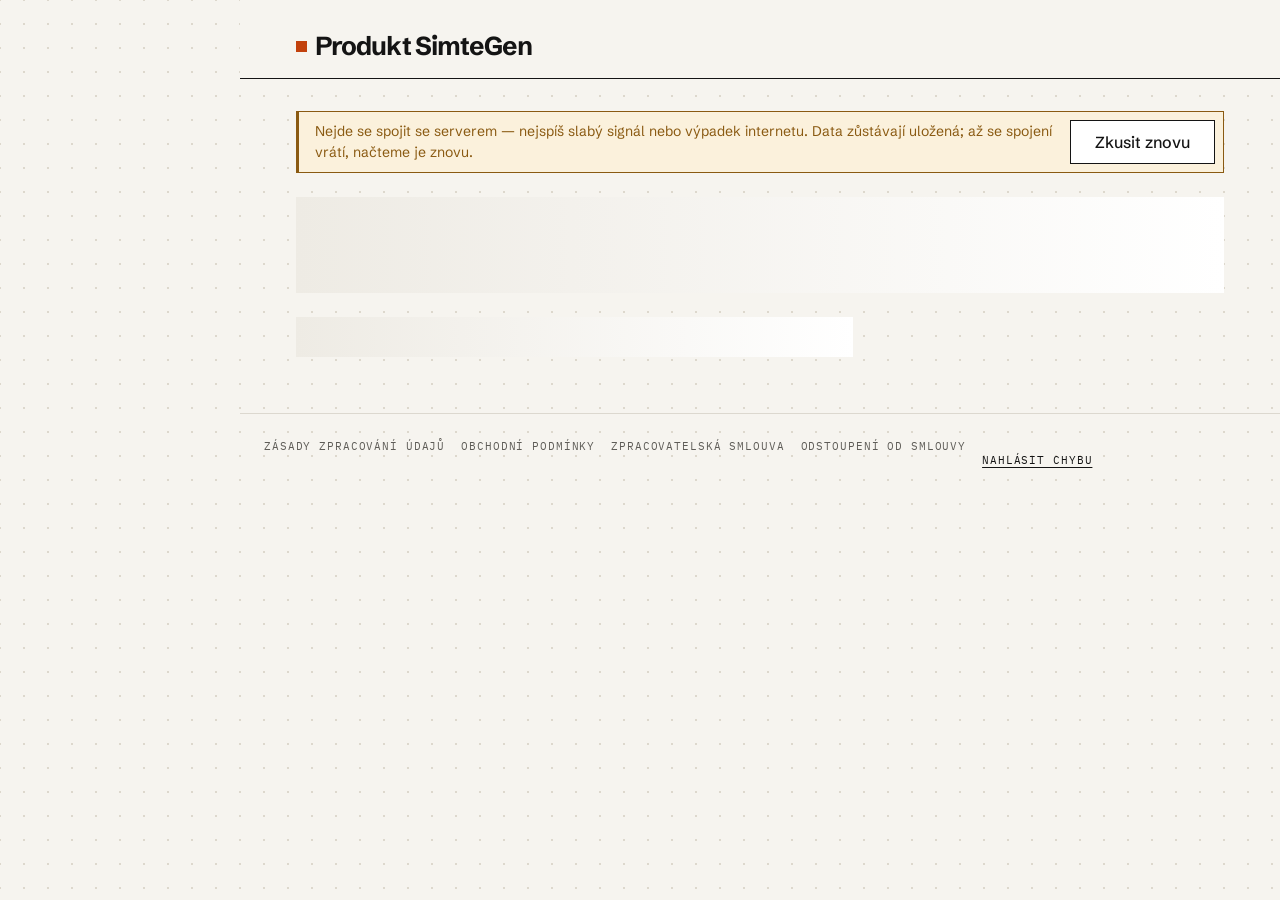
==== commit f4bffd1a: "sablona: otisk ze SimteGenu 9da612a" ====
--- a/web/index.html
+++ b/web/index.html
@@ -8,6 +8,11 @@
   <title>Produkt SimteGen</title>
   <link rel="stylesheet" href="styl.css">
   <link rel="stylesheet" href="produkt.css">
+  <!-- SEO: GENEROVÁNO z data-manifest.json (vykresli_seo.py) — needituj ručně -->
+  <meta property="og:type" content="website">
+  <meta property="og:locale" content="cs_CZ">
+  <meta name="twitter:card" content="summary">
+  <!-- /SEO -->
 </head>
 <body>
   <script src="simtegen.js"></script>
@@ -70,6 +75,10 @@
             </div>
             <button id="poslat-odkaz" class="tlacitko plne">Poslat přihlašovací odkaz</button>
             <div id="prihlaseni-zprava" class="zprava" aria-live="polite"></div>
+            <!-- Ukázka bez přihlášení (modul aplikace): vlastní dočasný účet
+                 s ukázkovými daty na 24 hodin. Viditelné, jen když produkt
+                 ukázku má (web/play.js); kontrolor Googlu se jinak nepřihlásí. -->
+            <button type="button" class="tlacitko" data-ukazka>Vyzkoušet ukázku</button>
           </div>
         </div>
       </section>
@@ -84,6 +93,11 @@
               <p>Stavitel tuhle sekci nahradí skutečným nástrojem: hlavní číslo do
               <code>.karta.vykres</code> s <code>.cislo-obri</code>, jedna hlavní akce, seznam
               s odkazem „Vše →“. Přihlášení, účet a zásady zůstávají.</p>
+              <!-- Prázdný stav nového účtu: jedna věta, co sem patří, hlavní akce
+                   a ukázková data z play/ukazka.json. Tlačítko obsluhuje simtegen.js
+                   (nahraje, pruhem pak jedním klepnutím odstraní) a ukáže se jen,
+                   když produkt ukázková data má. -->
+              <button type="button" class="tlacitko vedlejsi" data-ukazkova-data>Naplnit ukázkovými daty</button>
             </div>
           </div>
 
@@ -99,13 +113,18 @@
             <div class="karta" id="predplatne-karta" hidden>
               <span class="stitek">Předplatné</span>
               <p id="predplatne-text" class="zprava"></p>
+              <!-- V aplikaci z Google Play sem web/play.js vloží nákup přes Google
+                   Play; v prohlížeči zůstane prázdné. -->
+              <div data-predplatne-play></div>
             </div>
             <!-- Objednávka předplatného (obchodní podmínky čl. 3 a 4): rozsah, délka
                  a cena jsou vidět PŘED tlačítkem, tlačítko nese zákonný nápis,
                  spotřebitel dává souhlas se zahájením před 14denní lhůtou zvlášť.
                  Ceník doplní stavitel ze schválené ceny (cenotvorba); bez ní
-                 zůstává text „ceník sdělí provozovatel“. -->
-            <div class="karta vykres" id="objednavka-karta" hidden>
+                 zůstává text „ceník sdělí provozovatel“.
+                 data-objednavka: v aplikaci z Google Play se fakturační objednávka
+                 nesmí ukázat (Payments policy) — styl.css ji tam skryje. -->
+            <div class="karta vykres" id="objednavka-karta" data-objednavka hidden>
               <span class="stitek">03 — Objednat předplatné</span>
               <p id="objednavka-cenik">Ceník sdělí provozovatel před objednáním.</p>
               <div class="pole">
@@ -206,9 +225,11 @@
         text.textContent = "Zkušební období: zbývá " + p.dni_zbyva + " dní (do "
           + datum(p.plati_do) + ").";
       } else {
+        // What still works, and where to pay — the invoice order below on
+        // the web, Google Play in the app (play.js decides which shows).
         text.className = "zprava chyba";
-        text.textContent = "Předplatné vypršelo. Pro obnovení nám napište — "
-          + "kontaktní e-mail najdete v zásadách zpracování údajů.";
+        text.textContent = "Předplatné vypršelo. Data máte dál uložená — účet, stažení dat, "
+          + "zprávy nám i smazání účtu fungují. Pokračovat půjde po zaplacení předplatného zde v účtu.";
       }
     }
 
@@ -223,19 +244,23 @@
     }
 
     async function obnov() {
-      try {
-        const { data } = await api("/api/ja", "GET");
-        if (data.prihlasen) {
-          $("ucet-email").textContent = data.email;
-          ukazPredplatne(data.predplatne);
-          ukaz("obrazovka-aplikace");
-          nactiHlaseni();
-        } else {
-          ukaz("obrazovka-prihlaseni");
-          zapoctiNavstevu();
-        }
-      } catch {
+      // The login screen only when the server says "not signed in". A failed
+      // request (weak signal, outage) keeps the screen that is there and says
+      // it is offline; simtegen.js retries when the signal comes back.
+      const { stav, ja } = await SimteGen.kdoJsem();
+      if (stav === "offline") {
+        SimteGen.offline(obnov);
+        return;
+      }
+      SimteGen.spojeno();
+      if (stav === "prihlasen") {
+        $("ucet-email").textContent = ja.email;
+        ukazPredplatne(ja.predplatne);
+        ukaz("obrazovka-aplikace");
+        nactiHlaseni();
+      } else {
         ukaz("obrazovka-prihlaseni");
+        zapoctiNavstevu();
       }
     }
 
--- a/web/styl.css
+++ b/web/styl.css
@@ -208,12 +208,20 @@
 /* Na telefonu je Nahlásit chybu v hlavičce; v menu dole by se opakovalo. */
 .navigace .nahlasit-chybu { display: none; }
 
-/* Značka SimteGen: černý čtverec 5 × 5 s oknem 1 × 1. */
+/* Značka SimteGen „Díl“ (mřížka 5 × 5 modulů): blok 4 × 4 s vykousnutým
+   čtvrtkruhem v rohu a kulatý díl v barvě produktu, který z něj vyšel.
+   Tahle čistá podoba je pro malé velikosti (hlavička, menu, grafika);
+   velkou s detailem a animací kreslí simtegen.js na úvodní obrazovce. */
 .znacka-ctverec {
-  width: 30px; height: 30px; background: var(--barva-inkoust); position: relative; flex-shrink: 0;
+  width: 30px; height: 30px; position: relative; flex-shrink: 0;
+}
+.znacka-ctverec::before {
+  content: ""; position: absolute; left: 0; top: 20%; width: 80%; height: 80%; background: var(--barva-inkoust);
+  -webkit-mask: url("data:image/svg+xml,%3Csvg xmlns='http://www.w3.org/2000/svg' viewBox='0 10 40 40'%3E%3Cpath d='M0 10H30A10 10 0 0 0 40 20V50H0Z'/%3E%3C/svg%3E") 0 0 / 100% 100% no-repeat;
+  mask: url("data:image/svg+xml,%3Csvg xmlns='http://www.w3.org/2000/svg' viewBox='0 10 40 40'%3E%3Cpath d='M0 10H30A10 10 0 0 0 40 20V50H0Z'/%3E%3C/svg%3E") 0 0 / 100% 100% no-repeat;
 }
 .znacka-ctverec::after {
-  content: ""; position: absolute; width: 20%; height: 20%; right: 20%; bottom: 20%; background: var(--barva-papir);
+  content: ""; position: absolute; left: 68%; top: 0; width: 32%; height: 32%; border-radius: 50%; background: var(--barva-produktu);
 }
 .znacka-slovo { font-weight: 700; font-size: 1.375rem; letter-spacing: -0.05em; line-height: 1; color: var(--barva-inkoust); }
 
@@ -387,6 +395,8 @@
 .sg-start-horni::after { content: ""; width: 10px; height: 10px; background: var(--barva-produktu); }
 .sg-start-stred { display: flex; flex-direction: column; gap: 1.1rem; width: min(100%, 24rem); }
 .sg-start .znacka-ctverec { width: 6.5rem; height: 6.5rem; }
+.sg-start-znacka { display: block; width: 6.5rem; height: 6.5rem; overflow: visible; }
+.sg-start .znacka-slovo span { display: inline-block; }
 .sg-start .znacka-slovo { font-size: 4rem; letter-spacing: -0.055em; line-height: 0.8; }
 .sg-start-pravitko { display: flex; flex-direction: column; gap: 5px; padding-top: 6px; }
 .sg-start-pravitko::before { content: ""; height: 1px; background: var(--barva-inkoust); }
@@ -394,6 +404,42 @@
 .sg-start-pravitko > i { height: 2px; width: 12%; background: var(--barva-produktu); animation: sg-plneni 900ms ease-out forwards; }
 @keyframes sg-plneni { to { width: 100%; } }
 .sg-start-dolni { display: flex; justify-content: space-between; font-family: var(--pismo-mono); font-size: 0.625rem; letter-spacing: 0.14em; text-transform: uppercase; color: var(--barva-tuzka); }
+
+/* ── Google Play (web/play.js, produkty s modulem aplikace) ───────── */
+/* Aplikace z Google Play smí předplatné prodávat jen přes Play Billing.
+   Fakturační objednávka je proto v produktu s aplikací skrytá, dokud
+   play.js nepotvrdí prohlížeč (sg-web) — chyba ji schová, nikdy neukáže. */
+html[data-aplikace]:not(.sg-web) [data-objednavka],
+html.sg-v-aplikaci [data-objednavka] { display: none !important; }
+html:not(.sg-ukazka) [data-ukazka] { display: none !important; }
+.sg-play { display: flex; flex-direction: column; gap: var(--mezera-3); }
+.sg-play-nabidka { display: flex; flex-direction: column; gap: var(--mezera-2); padding-top: var(--mezera-3); border-top: 1px solid var(--barva-linka); }
+.sg-play-cena { font-size: 1.375rem; font-weight: 700; letter-spacing: -0.03em; color: var(--barva-inkoust); }
+.sg-ukazka-pruh { display: flex; flex-wrap: wrap; align-items: center; justify-content: space-between; gap: var(--mezera-2) var(--mezera-3); padding: var(--mezera-3) var(--mezera-4); padding-top: calc(var(--mezera-3) + env(safe-area-inset-top)); background: var(--barva-list); border-bottom: 1px solid var(--barva-inkoust); font-size: var(--velikost-4); color: var(--barva-inkoust); }
+
+/* ── Zkušební období a ukázková data (vkládá web/simtegen.js) ─────── */
+/* Pruh nad obsahem, ne přes něj: odjede se stránkou a nic nezakrývá.
+   Klidný, dokud zbývá víc než týden; varování v posledních 7 dnech,
+   chyba po vypršení. Tlačítko ukazuje cestu k platbě, kterou má produkt. */
+.sg-pruhy { display: flex; flex-direction: column; gap: var(--mezera-2); }
+.sg-pruhy--nahore { padding: calc(var(--mezera-2) + env(safe-area-inset-top)) var(--mezera-4) 0; }
+.sg-pruh {
+  display: flex; flex-wrap: wrap; align-items: center; justify-content: space-between; gap: var(--mezera-2) var(--mezera-4);
+  padding: var(--mezera-2) var(--mezera-2) var(--mezera-2) var(--mezera-4);
+  background: var(--barva-list); border: 1px solid var(--barva-linka); border-left: 3px solid var(--barva-produktu);
+  color: var(--barva-inkoust); animation: obrazovka-in var(--prechod) both;
+}
+.sg-pruh-text { flex: 1 1 14rem; color: inherit; font-size: var(--velikost-4); }
+.sg-pruh .tlacitko { flex: 0 0 auto; }
+.sg-pruh--brzy { background: var(--barva-varovani-pozadi); color: var(--barva-varovani); border-color: currentColor; }
+.sg-pruh--konec { background: var(--barva-chyba-pozadi); color: var(--barva-chyba); border-color: currentColor; }
+.sg-pruh--ukazka { border-left-color: var(--barva-inkoust); border-style: dashed; border-left-style: solid; }
+/* No connection (SimteGen.offline): a warning, not an error — nothing is
+   lost, it just cannot load right now. */
+.sg-pruh--offline { background: var(--barva-varovani-pozadi); color: var(--barva-varovani); border-color: currentColor; }
+/* „Naplnit ukázkovými daty“ jen tam, kde to jde (/api/ja to řekne
+   hlavičkou) — jinak by tlačítko slibovalo něco, co produkt nemá. */
+html:not(.sg-ukazkova-nabidka) [data-ukazkova-data] { display: none !important; }
 
 /* ── Pomocné ──────────────────────────────────────────────────────── */
 [hidden] { display: none !important; }
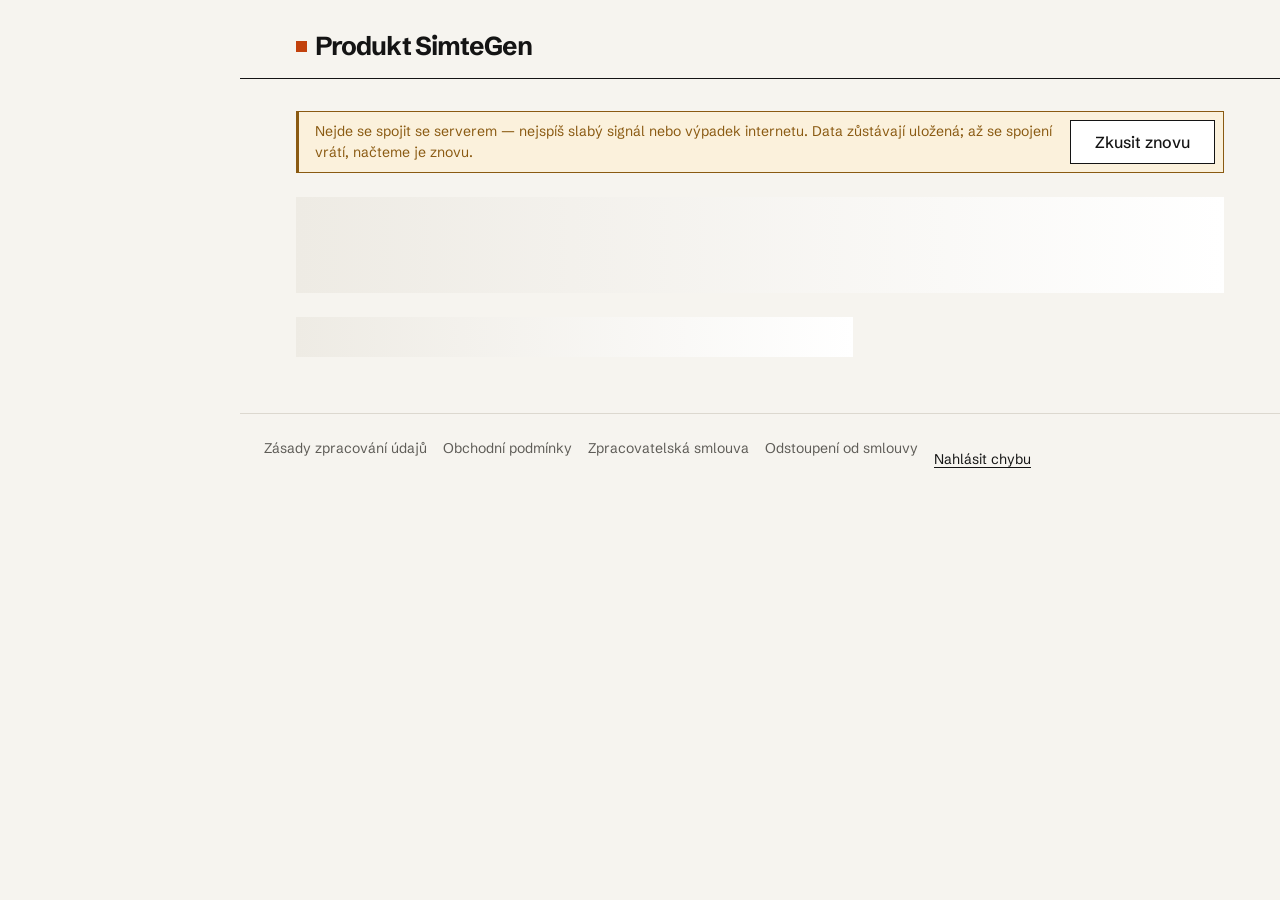
==== commit 68a3cbdd: "sablona: otisk ze SimteGenu 5562b9e" ====
--- a/web/index.html
+++ b/web/index.html
@@ -50,7 +50,7 @@
       <section id="obrazovka-prihlaseni" class="obrazovka">
         <div class="dva-sloupce">
           <div class="sloupec">
-            <span class="stitek">01 — Co to je</span>
+            <span class="stitek">Co to je</span>
             <h2 id="uvod-titulek" class="titulek-velky">Produkt SimteGen</h2>
             <p id="uvod-podtitulek">Jedna věta, co produkt dělá a pro koho — stavitel ji napíše
             podle kontraktu kandidáta.</p>
@@ -60,13 +60,13 @@
               <li class="radek"><span class="poradi">03</span><span class="hlavni"><strong>Co je jinak než papír nebo tabulka</strong></span></li>
             </ol>
             <div class="karta vykres">
-              <span class="stitek">02 — Cena</span>
+              <span class="stitek">Cena</span>
               <strong id="uvod-cena" class="titulek-cena">Ceník sdělí provozovatel.</strong>
               <p>Prvních 30 dní zdarma, bez karty, bez závazku.</p>
             </div>
           </div>
           <div class="sloupec">
-            <div class="sekce-titulek"><span>03 — Vyzkoušet zdarma nebo se přihlásit</span></div>
+            <div class="sekce-titulek"><span>Vyzkoušet zdarma nebo se přihlásit</span></div>
             <p>Zadejte svůj e-mail — pošleme vám jednorázový přihlašovací odkaz.
             Žádné heslo nepotřebujete.</p>
             <div class="pole">
@@ -78,7 +78,7 @@
             <!-- Ukázka bez přihlášení (modul aplikace): vlastní dočasný účet
                  s ukázkovými daty na 24 hodin. Viditelné, jen když produkt
                  ukázku má (web/play.js); kontrolor Googlu se jinak nepřihlásí. -->
-            <button type="button" class="tlacitko" data-ukazka>Vyzkoušet ukázku</button>
+            <button type="button" class="tlacitko vedlejsi" data-ukazka>Vyzkoušet ukázku</button>
           </div>
         </div>
       </section>
@@ -86,13 +86,14 @@
       <section id="obrazovka-aplikace" class="obrazovka">
         <div class="mrizka">
           <div class="sloupec s7" id="prehled">
-            <div class="sekce-titulek"><span>01 — Přehled</span></div>
+            <div class="sekce-titulek"><span>Přehled</span></div>
             <div class="prazdno">
               <svg class="ikona-velka" viewBox="0 0 24 24" fill="none" stroke="currentColor" stroke-width="1.6" aria-hidden="true"><rect x="4" y="4" width="16" height="16"/><path d="M4 10h16M10 4v16"/></svg>
               <h2>Zárodek ze šablony</h2>
-              <p>Stavitel tuhle sekci nahradí skutečným nástrojem: hlavní číslo do
-              <code>.karta.vykres</code> s <code>.cislo-obri</code>, jedna hlavní akce, seznam
-              s odkazem „Vše →“. Přihlášení, účet a zásady zůstávají.</p>
+              <p>Stavitel tuhle sekci nahradí skutečným nástrojem: přehled (číslo,
+              na kterém záleží, seznam s odkazem „Vše →“), nebo nástroj s výkresem
+              přes celou plochu — vždy jedna hlavní akce. Přihlášení, účet a zásady
+              zůstávají.</p>
               <!-- Prázdný stav nového účtu: jedna věta, co sem patří, hlavní akce
                    a ukázková data z play/ukazka.json. Tlačítko obsluhuje simtegen.js
                    (nahraje, pruhem pak jedním klepnutím odstraní) a ukáže se jen,
@@ -102,7 +103,7 @@
           </div>
 
           <div class="sloupec s5" id="ucet">
-            <div class="sekce-titulek"><span>02 — Účet</span></div>
+            <div class="sekce-titulek"><span>Účet</span></div>
             <div class="karta">
               <span class="stitek">Přihlášeni jako</span>
               <strong id="ucet-email"></strong>
@@ -125,7 +126,7 @@
                  data-objednavka: v aplikaci z Google Play se fakturační objednávka
                  nesmí ukázat (Payments policy) — styl.css ji tam skryje. -->
             <div class="karta vykres" id="objednavka-karta" data-objednavka hidden>
-              <span class="stitek">03 — Objednat předplatné</span>
+              <span class="stitek">Objednat předplatné</span>
               <p id="objednavka-cenik">Ceník sdělí provozovatel před objednáním.</p>
               <div class="pole">
                 <label for="objednavka-mesice">Délka předplatného</label>
@@ -154,7 +155,7 @@
                  vázaná na předplatné — hlásit problém je právo, ne funkce. Sem
                  vede tlačítko Nahlásit chybu z každé obrazovky. -->
             <div class="karta" id="schranka">
-              <span class="stitek">04 — Napište nám</span>
+              <span class="stitek">Napište nám</span>
               <div class="pole">
                 <label for="hlaseni-text">Co nefunguje nebo co vám chybí</label>
                 <textarea id="hlaseni-text" rows="3" maxlength="2000"
@@ -163,6 +164,13 @@
               <button id="hlaseni-poslat" class="tlacitko vedlejsi">Odeslat</button>
               <div id="hlaseni-zprava" class="zprava" aria-live="polite"></div>
               <ul id="hlaseni-seznam" class="seznam"></ul>
+            </div>
+            <!-- Doporučení: sdílení telefonu s odkazem ?utm_source=doporuceni
+                 (simtegen.js); nové účty z něj počítají Metriky. -->
+            <div class="karta">
+              <span class="stitek">Líbí se vám aplikace?</span>
+              <p>Pošlete odkaz kolegovi z oboru — jedním klepnutím přes WhatsApp, SMS nebo e-mail.</p>
+              <button type="button" class="tlacitko vedlejsi" data-doporucit="ucet">Doporučit kolegovi</button>
             </div>
             <div class="radka">
               <button id="stahnout-data" class="tlacitko vedlejsi">Stáhnout moje data</button>
@@ -369,7 +377,8 @@
     });
 
     $("smazat-ucet").addEventListener("click", async () => {
-      if (!confirm("Opravdu smazat účet a všechna data? Krok je nevratný.")) return;
+      if (!await SimteGen.potvrd("Smazat účet a všechna data?", {
+        popis: "Krok je nevratný — data už nepůjde obnovit.", ano: "Smazat účet", nebezpecne: true })) return;
       const { ok, data } = await api("/api/ucet/smazat", "POST");
       const zprava = $("aplikace-zprava");
       if (!ok) {
--- a/web/styl.css
+++ b/web/styl.css
@@ -1,4 +1,4 @@
-/* simtegen-navrh v2 — „Mřížka a papír“. NEUPRAVOVAT V PRODUKTU.
+/* simtegen-navrh v3 — „Papír a výkres“. NEUPRAVOVAT V PRODUKTU.
  *
  * Společný návrhový systém všech appek SimteGen. Stavitel ho při každé
  * stavbě přepíše aktuální verzí ze šablony (stejně jako generátor zásad),
@@ -6,9 +6,16 @@
  * rozložení konkrétní obrazovky třídy níž.
  *
  * Proč takhle (v1 → v2): appky vypadaly jako první, co vygeneruje AI.
- * v2 nese firemní podpis: teplý papír s tečkovou mřížkou, vlasové linky
- * a pravítko, číslované sekce v Plex Mono, obří čísla ze Schibsted
- * Grotesk, černá hlavní akce, barva produktu jen jako ukazatel.
+ * v2 přidala firemní podpis: teplý papír, vlasové linky, Plex Mono,
+ * obří čísla, černá hlavní akce, barva produktu jen jako ukazatel.
+ *
+ * Proč v3: v2 vynucovala všechny vrstvy podpisu naráz — tečky, ořezové
+ * značky, mono štítky velkými písmeny, číslované sekce, obří číslo — a
+ * zákazníci appky četli jako nepřehledné. Podpis teď nesou logo, úvodní
+ * obrazovka, papír, černá akce a barva produktu; text je obyčejné písmo
+ * ve větách, mono jen na rozměry a kódy. Přibyl druhý typ obrazovky,
+ * „nástroj“ (.nastroj, .platno) — výkres přes celou plochu, protože
+ * u produktů, kde zákazník něco skládá, je výkres ta hodnota, ne číslo.
  *
  * Tři šířky, jeden soubor:
  *   telefon  < 768 px   jeden sloupec, menu dole, hlavní akce v dosahu palce
@@ -74,12 +81,14 @@
   --pismo: "Schibsted Grotesk", "Helvetica Neue", Arial, system-ui, sans-serif;
   --pismo-mono: "Plex Mono", ui-monospace, Consolas, monospace;
 
-  --velikost-obri: clamp(5.5rem, 22vw, 11rem); /* hlavní číslo */
+  /* v2 had 5.5–11 rem: the number outshouted the screen it was meant to
+     summarise. Nothing below 13 px — vizualni_kontrola.py measures it. */
+  --velikost-obri: clamp(3.25rem, 13vw, 5.5rem); /* hlavní číslo */
   --velikost-1: 1.625rem;  /* nadpis obrazovky */
   --velikost-2: 1.125rem;  /* nadpis sekce */
   --velikost-3: 1rem;      /* text */
   --velikost-4: 0.875rem;  /* popisky */
-  --velikost-5: 0.6875rem; /* mono štítky */
+  --velikost-5: 0.8125rem; /* nejmenší text: mono rozměry, kódy */
 
   --mezera-1: 0.25rem;
   --mezera-2: 0.5rem;
@@ -129,11 +138,11 @@
 /* ── Základ ───────────────────────────────────────────────────────── */
 *, *::before, *::after { box-sizing: border-box; }
 html { -webkit-text-size-adjust: 100%; }
+/* Plain paper. The dot grid lives on the splash and the store graphics,
+   where it is the firm's signature — under content it was noise. */
 body {
   margin: 0; min-height: 100dvh;
   background-color: var(--barva-papir);
-  background-image: radial-gradient(circle, var(--barva-tecka) 1px, transparent 1.3px);
-  background-size: 24px 24px; background-position: 12px 12px;
   color: var(--barva-inkoust);
   font-family: var(--pismo); font-size: var(--velikost-3); line-height: 1.5;
   -webkit-font-smoothing: antialiased; text-rendering: optimizeLegibility;
@@ -148,17 +157,17 @@
 :focus-visible { outline: 2px solid var(--barva-produktu); outline-offset: 2px; }
 code, kbd, .mono { font-family: var(--pismo-mono); }
 
-/* Mono popisky a číslované sekce — podpis systému. */
-.stitek, .sekce-titulek {
-  font-family: var(--pismo-mono); font-size: var(--velikost-5); font-weight: 400;
-  letter-spacing: 0.16em; text-transform: uppercase; color: var(--barva-tuzka);
-}
+/* Labels and section titles are plain words. v2 set them in spaced mono
+   capitals; a whole screen of those read as one grey texture, and the
+   eye found no place to start. Mono stays for what is measured or coded. */
+.stitek { font-size: var(--velikost-4); font-weight: 500; color: var(--barva-tuzka); }
 .sekce-titulek {
   display: flex; justify-content: space-between; align-items: baseline; gap: var(--mezera-3);
-  padding-bottom: var(--mezera-2); border-bottom: 1px solid var(--barva-inkoust);
-}
-.sekce-titulek a { color: var(--barva-inkoust); font-weight: 500; text-decoration: none; }
-.rozmer { font-family: var(--pismo-mono); font-size: 0.75rem; letter-spacing: 0.04em; text-transform: uppercase; color: var(--barva-tuzka); }
+  padding-bottom: var(--mezera-2); border-bottom: 1px solid var(--barva-linka);
+  font-size: var(--velikost-2); font-weight: 700; letter-spacing: -0.02em; color: var(--barva-inkoust);
+}
+.sekce-titulek a { color: var(--barva-inkoust); font-size: var(--velikost-4); font-weight: 500; letter-spacing: 0; }
+.rozmer { font-family: var(--pismo-mono); font-size: var(--velikost-5); color: var(--barva-tuzka); }
 
 /* ── Kostra aplikace ──────────────────────────────────────────────── */
 .appka { min-height: 100dvh; display: flex; flex-direction: column; }
@@ -264,7 +273,7 @@
 .tlacitko.ikona { width: var(--dotyk); min-height: var(--dotyk); padding: 0; justify-content: center; background: var(--barva-list); color: var(--barva-inkoust); border-color: var(--barva-linka); }
 .tlacitko.ikona:hover { background: var(--barva-plocha-2); color: var(--barva-inkoust); }
 .tlacitko.plne { width: 100%; }
-.tlacitko kbd { font-size: 0.6875rem; padding: 2px 6px; border: 1px solid currentColor; opacity: 0.6; }
+.tlacitko kbd { font-size: var(--velikost-5); padding: 2px 6px; border: 1px solid currentColor; opacity: 0.6; }
 
 /* Nahlásit chybu — povinně na každé obrazovce, vždy po ruce. */
 .nahlasit-chybu {
@@ -280,7 +289,7 @@
 
 /* ── Formuláře ────────────────────────────────────────────────────── */
 .pole { display: flex; flex-direction: column; gap: var(--mezera-1); }
-.pole label, label.stitek { font-family: var(--pismo-mono); font-size: var(--velikost-5); letter-spacing: 0.12em; text-transform: uppercase; color: var(--barva-tuzka); }
+.pole label, label.stitek { font-size: var(--velikost-4); font-weight: 500; color: var(--barva-inkoust); }
 .pole input, .pole select, .pole textarea {
   min-height: 48px; padding: 0 var(--mezera-4); width: 100%;
   font: inherit; font-size: var(--velikost-3); color: var(--barva-inkoust);
@@ -296,20 +305,12 @@
 
 /* ── Plochy ───────────────────────────────────────────────────────── */
 .karta { background: var(--barva-list); border: 1px solid var(--barva-linka); padding: var(--mezera-5); display: flex; flex-direction: column; gap: var(--mezera-3); }
-/* Ořezové značky jako na výkresu — pro kartu s tím nejdůležitějším. */
-.vykres { position: relative; }
-.vykres::before {
-  content: ""; position: absolute; inset: -7px; pointer-events: none;
-  background:
-    url("data:image/svg+xml,%3Csvg xmlns='http://www.w3.org/2000/svg' width='14' height='14'%3E%3Cpath d='M0 7h14M7 0v14' stroke='%23141414' stroke-width='1'/%3E%3C/svg%3E") left top / 14px no-repeat,
-    url("data:image/svg+xml,%3Csvg xmlns='http://www.w3.org/2000/svg' width='14' height='14'%3E%3Cpath d='M0 7h14M7 0v14' stroke='%23141414' stroke-width='1'/%3E%3C/svg%3E") right top / 14px no-repeat,
-    url("data:image/svg+xml,%3Csvg xmlns='http://www.w3.org/2000/svg' width='14' height='14'%3E%3Cpath d='M0 7h14M7 0v14' stroke='%23141414' stroke-width='1'/%3E%3C/svg%3E") left bottom / 14px no-repeat,
-    url("data:image/svg+xml,%3Csvg xmlns='http://www.w3.org/2000/svg' width='14' height='14'%3E%3Cpath d='M0 7h14M7 0v14' stroke='%23141414' stroke-width='1'/%3E%3C/svg%3E") right bottom / 14px no-repeat;
-}
-@media (prefers-color-scheme: dark) { .vykres::before { filter: invert(1); } }
-
-/* Obří číslo — to, na čem na obrazovce záleží nejvíc. */
-.cislo-obri { font-weight: 700; font-size: var(--velikost-obri); letter-spacing: -0.07em; line-height: 0.76; font-variant-numeric: tabular-nums; }
+/* The one card that matters most: an ink edge instead of v2's crop marks,
+   which sat outside the card and collided with everything next to it. */
+.vykres { border-color: var(--barva-inkoust); }
+
+/* Hlavní číslo — jen tam, kde nese informaci (počet, částka, stav). */
+.cislo-obri { font-weight: 700; font-size: var(--velikost-obri); letter-spacing: -0.05em; line-height: 0.9; font-variant-numeric: tabular-nums; }
 .cislo-radek { display: flex; align-items: flex-end; justify-content: space-between; gap: var(--mezera-4); }
 .cislo-radek p { text-align: right; font-size: var(--velikost-4); line-height: 1.4; }
 
@@ -319,7 +320,7 @@
 .stupnice-rysky::before { content: ""; position: absolute; left: 0; right: 0; top: 4px; height: 6px; background-image: repeating-linear-gradient(90deg, var(--barva-inkoust) 0 1px, transparent 1px 10%); opacity: 0.3; }
 .stupnice-rysky::after { content: ""; position: absolute; inset: 0; background-image: repeating-linear-gradient(90deg, var(--barva-inkoust) 0 1px, transparent 1px 25%); }
 .stupnice-plneni { height: 2px; width: var(--hodnota, 0%); background: var(--barva-produktu); }
-.stupnice-popisky { display: flex; justify-content: space-between; font-family: var(--pismo-mono); font-size: 0.625rem; color: var(--barva-tuzka); }
+.stupnice-popisky { display: flex; justify-content: space-between; font-family: var(--pismo-mono); font-size: var(--velikost-5); color: var(--barva-tuzka); }
 
 /* Rozpad celku: segmenty ve stupních šedi + legenda (data, ne ozdoba). */
 .segmenty { display: flex; height: 8px; gap: 2px; }
@@ -327,7 +328,7 @@
 .segmenty > :nth-child(1) { background: var(--barva-inkoust); }
 .segmenty > :nth-child(2) { background: var(--barva-tuzka-2); }
 .segmenty > :nth-child(3) { background: var(--barva-linka-2); }
-.legenda { display: flex; flex-wrap: wrap; gap: var(--mezera-2) var(--mezera-4); font-family: var(--pismo-mono); font-size: var(--velikost-5); letter-spacing: 0.06em; text-transform: uppercase; color: var(--barva-tuzka); margin: 0; padding: 0; list-style: none; }
+.legenda { display: flex; flex-wrap: wrap; gap: var(--mezera-2) var(--mezera-4); font-size: var(--velikost-4); color: var(--barva-tuzka); margin: 0; padding: 0; list-style: none; }
 .legenda > * { display: flex; align-items: center; gap: 6px; }
 .legenda > *::before { content: ""; width: 8px; height: 8px; background: var(--barva-linka-2); }
 .legenda > :nth-child(1)::before { background: var(--barva-inkoust); }
@@ -335,7 +336,7 @@
 
 /* Týden: 7 dní, počet v každém, dnešek orámovaný, volno čárkovaně. */
 .tyden { display: grid; grid-template-columns: repeat(7, minmax(0, 1fr)); gap: 6px; margin: 0; padding: 0; list-style: none; }
-.tyden > * { display: flex; flex-direction: column; gap: 4px; padding: 8px; border: 1px solid var(--barva-linka); font-family: var(--pismo-mono); font-size: var(--velikost-5); color: var(--barva-tuzka); min-width: 0; }
+.tyden > * { display: flex; flex-direction: column; gap: 4px; padding: 8px; border: 1px solid var(--barva-linka); font-size: var(--velikost-5); color: var(--barva-tuzka); min-width: 0; }
 .tyden > * strong { font-family: var(--pismo); font-size: 1.125rem; font-weight: 700; color: var(--barva-inkoust); }
 .tyden > .dnes { border-color: var(--barva-inkoust); background: var(--barva-list); color: var(--barva-inkoust); }
 .tyden > .dnes strong { color: var(--barva-produktu); }
@@ -348,22 +349,92 @@
 .radek .poradi { font-family: var(--pismo-mono); font-size: var(--velikost-5); color: var(--barva-tuzka); width: 1.5rem; flex-shrink: 0; }
 .radek .hlavni { flex: 1; min-width: 0; }
 .radek .hlavni strong { display: block; font-weight: 500; white-space: nowrap; overflow: hidden; text-overflow: ellipsis; }
-.radek .hlavni span { display: block; font-family: var(--pismo-mono); font-size: 0.75rem; letter-spacing: 0.03em; text-transform: uppercase; color: var(--barva-tuzka); }
+.radek .hlavni span { display: block; font-size: var(--velikost-4); color: var(--barva-tuzka); }
 .radek .vpravo { font-size: var(--velikost-4); font-weight: 500; white-space: nowrap; }
 .radek .vpravo.dnes, .dnes-text { color: var(--barva-produktu); font-weight: 700; }
 a.radek:hover { background: var(--barva-list); }
 .tabulka-obal { overflow-x: auto; }
 .tabulka { width: 100%; border-collapse: collapse; font-size: var(--velikost-3); }
-.tabulka th { text-align: left; font-family: var(--pismo-mono); font-size: var(--velikost-5); font-weight: 400; letter-spacing: 0.14em; text-transform: uppercase; color: var(--barva-tuzka); padding: 0 var(--mezera-4) var(--mezera-2) 0; border-bottom: 1px solid var(--barva-inkoust); white-space: nowrap; }
+.tabulka th { text-align: left; font-size: var(--velikost-4); font-weight: 500; color: var(--barva-tuzka); padding: 0 var(--mezera-4) var(--mezera-2) 0; border-bottom: 1px solid var(--barva-linka-2); white-space: nowrap; }
 .tabulka td { padding: var(--mezera-4) var(--mezera-4) var(--mezera-4) 0; border-bottom: 1px solid var(--barva-linka); vertical-align: middle; }
-.tabulka .poradi, .tabulka .rozmer-bunka { font-family: var(--pismo-mono); font-size: 0.75rem; color: var(--barva-tuzka); }
-.kod { display: inline-block; font-family: var(--pismo-mono); font-size: 0.75rem; letter-spacing: 0.04em; padding: 3px 7px; background: var(--barva-list); border: 1px solid var(--barva-linka); color: var(--barva-inkoust); }
+.tabulka .poradi, .tabulka .rozmer-bunka { font-family: var(--pismo-mono); font-size: var(--velikost-5); color: var(--barva-tuzka); }
+.kod { display: inline-block; font-family: var(--pismo-mono); font-size: var(--velikost-5); padding: 3px 7px; background: var(--barva-list); border: 1px solid var(--barva-linka); color: var(--barva-inkoust); }
 .ukazatel { display: inline-block; width: 8px; height: 8px; background: var(--barva-produktu); }
 
 /* Deník (krátký výpis událostí v mono). */
-.denik { margin: 0; padding: 0; list-style: none; font-family: var(--pismo-mono); font-size: 0.75rem; }
+.denik { margin: 0; padding: 0; list-style: none; font-size: var(--velikost-4); }
 .denik > * { display: grid; grid-template-columns: 3.25rem minmax(0, 1fr) auto; gap: var(--mezera-3); padding: var(--mezera-3) 0; border-bottom: 1px solid var(--barva-linka); }
-.denik time { color: var(--barva-tuzka); }
+.denik time { font-family: var(--pismo-mono); font-size: var(--velikost-5); color: var(--barva-tuzka); }
+
+/* ── Nástroj: výkres přes celou plochu ─────────────────────────────── */
+/* Second screen type (DESIGN.md, „Obrazovka typu nástroj“). Where the
+   customer composes something — a kitchen wall, a layout, a plan — the
+   drawing is what they pay for, so it gets the room and the controls
+   shrink to one toolbar. A dashboard layout put the drawing in a card
+   between numbers and lists, and the first customer asked for "an app
+   where I can just put it together quickly".
+     <section class="obrazovka nastroj">
+       .nastroj-lista   zpět, nadpis, .rozmer, .nahlasit-chybu
+       .platno          <svg> s .stena, .dil, .detail, .otvor, .kota
+       .nastroje        3–5 × .nastroj-tlacitko (aria-pressed)
+       .vlastnosti      pole vybraného dílu (hidden, když nic)
+       .lista-dole      jedna .tlacitko
+   Drawing units: 1 = 1 cm, drawing 300–400 wide, so a 13-unit dimension
+   reads as ~13 px on a phone. Lines keep their weight at any zoom
+   (non-scaling-stroke). The material colour a customer picks is data:
+   JS sets it as --barva-dilu on the .dil (CI forbids colours in HTML). */
+.obrazovka.nastroj.aktivni { gap: 0; }
+.nastroj-lista { display: flex; align-items: center; gap: var(--mezera-3); min-height: 52px; padding-bottom: var(--mezera-2); border-bottom: 1px solid var(--barva-linka); }
+.nastroj-lista h2 { flex: 1; min-width: 0; white-space: nowrap; overflow: hidden; text-overflow: ellipsis; }
+.zpet { display: inline-flex; align-items: center; gap: 2px; min-height: var(--dotyk); min-width: var(--dotyk); color: var(--barva-inkoust); text-decoration: none; font-size: var(--velikost-4); }
+.zpet::before { content: ""; width: 18px; height: 18px; background: currentColor;
+  -webkit-mask: url("data:image/svg+xml,%3Csvg xmlns='http://www.w3.org/2000/svg' viewBox='0 0 24 24' fill='none' stroke='black' stroke-width='1.8'%3E%3Cpath d='M15 5l-7 7 7 7'/%3E%3C/svg%3E") center / contain no-repeat;
+          mask: url("data:image/svg+xml,%3Csvg xmlns='http://www.w3.org/2000/svg' viewBox='0 0 24 24' fill='none' stroke='black' stroke-width='1.8'%3E%3Cpath d='M15 5l-7 7 7 7'/%3E%3C/svg%3E") center / contain no-repeat; }
+.platno {
+  position: relative; min-height: 52dvh; margin: var(--mezera-3) 0; overflow: hidden; touch-action: none;
+  background-color: var(--barva-list); border: 1px solid var(--barva-linka);
+  /* Drafting grid, 10 cm at the recommended scale — it measures, so it stays. */
+  background-image: linear-gradient(var(--barva-plocha-2) 1px, transparent 1px), linear-gradient(90deg, var(--barva-plocha-2) 1px, transparent 1px);
+  background-size: 24px 24px;
+}
+/* Capped: SVG text scales with the drawing, and a 13-unit dimension drawn
+   across a notebook column came out at 24 px, louder than the title. */
+.platno > svg { position: absolute; inset: 0; margin: auto; width: 100%; height: 100%; max-width: 32rem; }
+/* Not inherited: set on every shape, or a part drawn as <g><rect> scales its outline. */
+.platno svg * { vector-effect: non-scaling-stroke; }
+.platno .stena { fill: var(--barva-plocha-2); stroke: var(--barva-inkoust); stroke-width: 1; }
+.platno .dil { fill: var(--barva-dilu, var(--barva-list)); stroke: var(--barva-inkoust); stroke-width: 1.5; cursor: pointer; }
+.platno .dil.vybrany { stroke: var(--barva-produktu); stroke-width: 3; }
+.platno .detail { fill: none; stroke: var(--barva-tuzka); stroke-width: 1; }
+.platno .otvor { fill: var(--barva-list); stroke: var(--barva-tuzka); stroke-width: 1; stroke-dasharray: 4 3; }
+.platno .kota line, .platno .kota path { stroke: var(--barva-produktu); stroke-width: 1; }
+.platno .kota text { fill: var(--barva-produktu); font-family: var(--pismo-mono); font-size: 13px; text-anchor: middle; }
+.platno .popis-dilu { fill: var(--barva-tuzka); font-family: var(--pismo); font-size: 13px; text-anchor: middle; pointer-events: none; }
+.nastroje { display: flex; gap: var(--mezera-1); overflow-x: auto; padding: var(--mezera-1) 0; scrollbar-width: none; }
+.nastroj-tlacitko {
+  flex: 1 0 auto; min-width: 64px; min-height: 56px; padding: 4px 10px;
+  display: flex; flex-direction: column; align-items: center; justify-content: center; gap: 2px;
+  background: none; border: 1px solid transparent; color: var(--barva-tuzka); cursor: pointer;
+  font: inherit; font-size: var(--velikost-5);
+}
+.nastroj-tlacitko svg { width: 22px; height: 22px; }
+.nastroj-tlacitko:hover { color: var(--barva-inkoust); }
+.nastroj-tlacitko[aria-pressed="true"] { color: var(--barva-inkoust); background: var(--barva-list); border-color: var(--barva-inkoust); }
+.vlastnosti { display: flex; flex-direction: column; gap: var(--mezera-3); padding: var(--mezera-4) 0; border-top: 1px solid var(--barva-linka); }
+.vlastnosti .radka > .pole { flex: 1 1 7rem; }
+/* Material swatches: a button per colour, aria-label with its name. */
+.barvy { display: flex; flex-wrap: wrap; gap: var(--mezera-2); margin: 0; padding: 0; list-style: none; }
+.barvy button { width: var(--dotyk); height: var(--dotyk); padding: 0; cursor: pointer; background: var(--barva-dilu, var(--barva-list)); border: 1px solid var(--barva-linka-2); }
+.barvy button[aria-pressed="true"] { outline: 2px solid var(--barva-inkoust); outline-offset: 2px; }
+
+/* Phone: the drawing needs the height more than the menu does — a tool
+   screen has its own way back (.zpet) and its own report button. */
+@media (max-width: 767px) {
+  .appka:has(.obrazovka.nastroj.aktivni) > .navigace,
+  .appka:has(.obrazovka.nastroj.aktivni) > .hlavicka { display: none; }
+  .obsah:has(.obrazovka.nastroj.aktivni) { padding-top: calc(var(--mezera-2) + env(safe-area-inset-top)); padding-bottom: 0; }
+  .nastroj .lista-dole { margin: 0 calc(-1 * var(--mezera-5)); }
+}
 
 /* ── Stavy obrazovky (prázdný, načítání, chyba, úspěch) ───────────── */
 .prazdno { display: flex; flex-direction: column; align-items: flex-start; gap: var(--mezera-3); padding: var(--mezera-6) var(--mezera-5); border: 1px dashed var(--barva-linka-2); background: var(--barva-papir); }
@@ -379,6 +450,11 @@
 .toast { position: fixed; left: 50%; bottom: calc(5rem + env(safe-area-inset-bottom)); transform: translateX(-50%); z-index: 50; padding: var(--mezera-3) var(--mezera-5); background: var(--barva-inkoust); color: var(--barva-papir); font-size: var(--velikost-4); animation: obrazovka-in var(--prechod) both; }
 .panel-pozadi { position: fixed; inset: 0; background: rgba(20, 20, 20, 0.4); z-index: 40; }
 .panel { position: fixed; left: 0; right: 0; bottom: 0; z-index: 41; max-height: 85dvh; overflow: auto; background: var(--barva-papir); border-top: 1px solid var(--barva-inkoust); padding: var(--mezera-5) var(--mezera-5) calc(var(--mezera-5) + env(safe-area-inset-bottom)); display: flex; flex-direction: column; gap: var(--mezera-4); animation: obrazovka-in var(--prechod) both; }
+/* Potvrzení a dotaz (SimteGen.potvrd / zeptej) and the undo toast
+   (SimteGen.vratitelne) — drawn by simtegen.js instead of confirm()/prompt(). */
+.sg-dialog-akce .tlacitko { flex: 1 1 9rem; }
+.sg-vratit { display: flex; align-items: center; gap: var(--mezera-4); max-width: calc(100vw - 2rem); padding-right: var(--mezera-2); }
+.sg-vratit button { min-height: var(--dotyk); padding: 0 var(--mezera-3); background: none; border: 0; color: inherit; font: inherit; font-weight: 700; text-decoration: underline; text-underline-offset: 3px; cursor: pointer; }
 
 /* ── Úvodní obrazovka s logem (vkládá ji web/simtegen.js) ─────────── */
 .sg-start {
@@ -445,7 +521,7 @@
 [hidden] { display: none !important; }
 .titulek-velky { font-size: clamp(2.25rem, 8vw, 3.75rem); font-weight: 700; letter-spacing: -0.05em; line-height: 0.98; }
 .titulek-cena { font-size: 1.75rem; font-weight: 700; letter-spacing: -0.035em; color: var(--barva-inkoust); }
-.paticka { display: flex; flex-wrap: wrap; gap: var(--mezera-2) var(--mezera-4); padding: var(--mezera-5) var(--mezera-5) calc(var(--mezera-5) + env(safe-area-inset-bottom)); border-top: 1px solid var(--barva-linka); font-family: var(--pismo-mono); font-size: var(--velikost-5); letter-spacing: 0.08em; text-transform: uppercase; }
+.paticka { display: flex; flex-wrap: wrap; gap: var(--mezera-2) var(--mezera-4); padding: var(--mezera-5) var(--mezera-5) calc(var(--mezera-5) + env(safe-area-inset-bottom)); border-top: 1px solid var(--barva-linka); font-size: var(--velikost-4); }
 .paticka a { color: var(--barva-tuzka); text-decoration: none; }
 .paticka a:hover { color: var(--barva-inkoust); }
 .radka { display: flex; align-items: center; gap: var(--mezera-3); flex-wrap: wrap; }
@@ -471,8 +547,8 @@
   .navigace .znacka .znacka-slovo { display: none; }
   .navigace .znacka .znacka-ctverec { width: 40px; height: 40px; }
   .navigace .mezera { display: block; flex: 1; }
-  .navigace .verze { display: block; text-align: center; font-family: var(--pismo-mono); font-size: 0.625rem; letter-spacing: 0.1em; color: var(--barva-tuzka); }
-  .navigace .nahlasit-chybu { display: flex; border: 0; background: none; flex-direction: column; font-size: 0.75rem; color: var(--barva-tuzka); min-height: 64px; }
+  .navigace .verze { display: block; text-align: center; font-family: var(--pismo-mono); font-size: var(--velikost-5); color: var(--barva-tuzka); }
+  .navigace .nahlasit-chybu { display: flex; border: 0; background: none; flex-direction: column; font-size: var(--velikost-5); color: var(--barva-tuzka); min-height: 64px; }
   .hlavicka { padding: 1.6rem 2.5rem 0.9rem; border-bottom: 1px solid var(--barva-inkoust); }
   .hlavicka h1 { font-size: 1.625rem; }
   .hlavicka .nahlasit-chybu { display: none; }
@@ -486,7 +562,24 @@
   .jen-siroke { display: revert; }
   .jen-telefon { display: none !important; }
   .toast { bottom: 2rem; }
+  .nastroj-tlacitko { flex: 0 0 auto; min-width: 84px; }
   .panel { left: auto; right: 0; top: 0; width: min(28rem, 100%); max-height: none; border-top: 0; border-left: 1px solid var(--barva-inkoust); }
+  /* A question is not a side sheet: centred, as tall as its content. */
+  .panel.sg-dialog { inset: 0; margin: auto; width: min(28rem, calc(100% - 2rem)); height: fit-content; border: 1px solid var(--barva-inkoust); }
+}
+
+/* ── Nástroj ≥ 1000 px: výkres vlevo, vlastnosti a akce vpravo ────── */
+/* Not from 768: beside the icon rail a narrow tablet left the drawing a
+   strip 290 px wide — stacked, it gets the whole width instead. */
+@media (min-width: 1000px) {
+  .obrazovka.nastroj.aktivni { display: grid; grid-template-columns: minmax(0, 1fr) 19rem; grid-template-rows: auto auto minmax(0, 1fr) auto; column-gap: var(--mezera-6); }
+  .nastroj > * { grid-column: 1; }
+  .nastroj > .nastroj-lista { grid-column: 1 / -1; }
+  .nastroj > .platno { grid-row: 2 / span 2; min-height: 68dvh; margin-top: var(--mezera-4); }
+  .nastroj > .nastroje { grid-row: 4; }
+  .nastroj > .vlastnosti { grid-column: 2; grid-row: 2; margin-top: var(--mezera-4); border-top: 0; padding-top: 0; }
+  .nastroj > .lista-dole { grid-column: 2; grid-row: 3; align-self: start; padding-top: var(--mezera-4); }
+  .nastroj > .lista-dole .tlacitko { min-width: 0; width: 100%; }
 }
 
 /* ── Notebook ≥ 1200 px: boční menu s textem ──────────────────────── */
@@ -506,3 +599,42 @@
   .hlavicka { padding: 2rem 3.5rem 1rem; }
   .obsah { padding: 2rem 3.5rem 3.5rem; }
 }
+
+/* ── Tisk a PDF ───────────────────────────────────────────────────── */
+/* Printing is how a drawing reaches the customer's table and a cut list
+   the workshop — and "Uložit jako PDF" in every browser is the same path.
+   Without these rules a print was the phone layout with the menu, the
+   sticky bars and the dark scheme's colours. Last in the file, so it wins
+   over the width layouts above. [data-tisk] buttons (simtegen.js) print
+   the screen or, with data-tisk="#id", only that element. */
+@media print {
+  :root {
+    --barva-papir: #ffffff; --barva-list: #ffffff; --barva-inkoust: #000000;
+    --barva-tuzka: #3d3b37; --barva-tuzka-2: #6b6862; --barva-tuzka-3: #8a877f;
+    --barva-linka: #c9c4b8; --barva-linka-2: #a9a59c; --barva-plocha-2: #f1efe9;
+  }
+  @page { margin: 12mm; }
+  body { background: #ffffff; font-size: 11pt; }
+  .appka { display: block; min-height: 0; }
+  .navigace, .lista-dole, .paticka, .toast, .panel, .panel-pozadi, .sg-start, .sg-pruhy,
+  .sg-ukazka-pruh, .nahlasit-chybu, .nastroje, .vlastnosti, .zpet, .tlacitko, .barvy,
+  [data-tisk], [data-netisknout] { display: none !important; }
+  /* The product's name heads the page — also on a tool screen, whose
+     phone layout hides the header (paper is narrower than 768 px). */
+  .hlavicka, .appka:has(.obrazovka.nastroj.aktivni) > .hlavicka { display: flex !important; position: static; padding: 0 0 4mm; border-bottom: 1px solid #000000; }
+  .obsah { max-width: none; padding: 4mm 0 0; }
+  .obrazovka.aktivni { animation: none; }
+  .platno { min-height: 0; margin: 0; border: 0; background: none; break-inside: avoid; }
+  .platno > svg { position: static; width: 100%; height: auto; max-width: none; max-height: 240mm; }
+  .platno .dil.vybrany { stroke: var(--barva-inkoust); stroke-width: 1.5; }  /* a selection is not part of the design */
+  .platno, .barvy button, .stupnice-plneni, .segmenty > *, .ukazatel { -webkit-print-color-adjust: exact; print-color-adjust: exact; }
+  .karta, .radek, .tabulka tr, .cislo-radek, .sekce-titulek { break-inside: avoid; }
+  .sekce-titulek { break-after: avoid; }
+  .tabulka-obal { overflow: visible; }
+  a { color: inherit; text-decoration: none; }
+  /* One element only (data-tisk="#kusovnik"): the rest of the page stays
+     in the flow but out of sight, the element starts at the top. */
+  html.sg-tisk-vyber body * { visibility: hidden; }
+  html.sg-tisk-vyber .sg-tisk-cil, html.sg-tisk-vyber .sg-tisk-cil * { visibility: visible; }
+  html.sg-tisk-vyber .sg-tisk-cil { position: absolute; left: 0; top: 0; width: 100%; }
+}
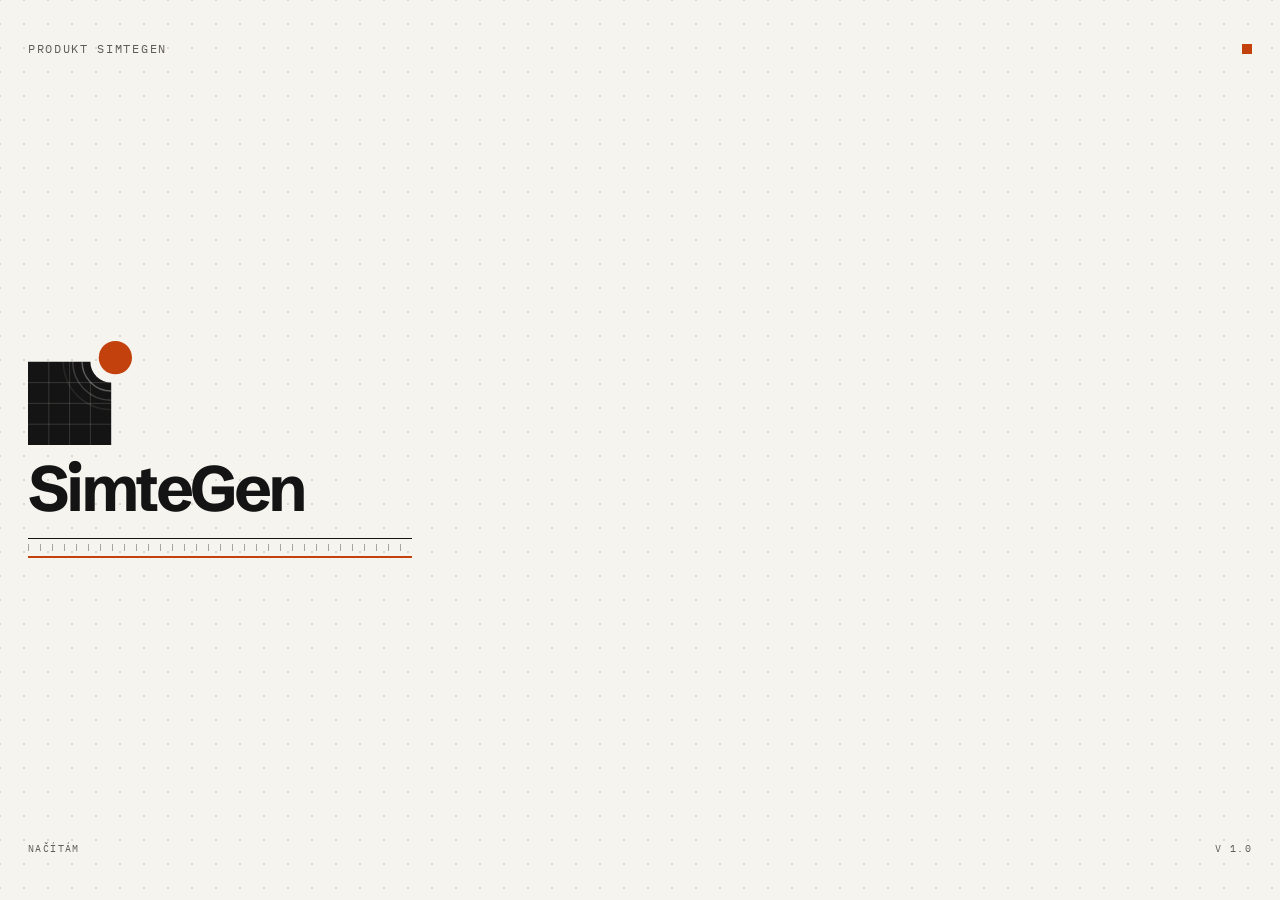
==== commit 77ad30cd: "sablona: otisk ze SimteGenu db887e1" ====
--- a/web/index.html
+++ b/web/index.html
@@ -18,21 +18,21 @@
   <script src="simtegen.js"></script>
   <div class="appka">
     <nav class="navigace" id="navigace" aria-label="Hlavní menu" hidden>
-      <a class="znacka" href="/" aria-label="SimteGen"><span class="znacka-ctverec"></span><span class="znacka-slovo">simtegen</span></a>
+      <a class="znacka" href="/" aria-label="SimteGen"><span class="znacka-ctverec"></span><span class="znacka-slovo">SimteGen</span></a>
       <a href="#prehled" aria-current="page">
-        <svg viewBox="0 0 24 24" fill="none" stroke="currentColor" stroke-width="1.6" aria-hidden="true"><path d="M3 11l9-7 9 7v9H3z"/></svg>Přehled</a>
+        <svg aria-hidden="true"><use href="ikony.svg#prehled"/></svg>Přehled</a>
       <a href="#ucet">
-        <svg viewBox="0 0 24 24" fill="none" stroke="currentColor" stroke-width="1.6" aria-hidden="true"><circle cx="12" cy="8" r="4"/><path d="M4 21c1-4 4-6 8-6s7 2 8 6"/></svg>Účet</a>
+        <svg aria-hidden="true"><use href="ikony.svg#ucet"/></svg>Účet</a>
       <span class="mezera"></span>
       <button type="button" class="nahlasit-chybu">
-        <svg viewBox="0 0 24 24" fill="none" stroke="currentColor" stroke-width="1.6" aria-hidden="true"><path d="M5 21V4M5 4h11l-2 4 2 4H5"/></svg>Nahlásit chybu</button>
+        <svg aria-hidden="true"><use href="ikony.svg#nahlasit-chybu"/></svg>Nahlásit chybu</button>
       <span class="verze">V 1.0</span>
     </nav>
 
     <header class="hlavicka">
       <h1>Produkt SimteGen</h1>
       <button type="button" class="nahlasit-chybu jen-telefon" aria-label="Nahlásit chybu">
-        <svg viewBox="0 0 24 24" fill="none" stroke="currentColor" stroke-width="1.6" aria-hidden="true"><path d="M5 21V4M5 4h11l-2 4 2 4H5"/></svg>
+        <svg aria-hidden="true"><use href="ikony.svg#nahlasit-chybu"/></svg>
       </button>
     </header>
 
@@ -88,12 +88,19 @@
           <div class="sloupec s7" id="prehled">
             <div class="sekce-titulek"><span>Přehled</span></div>
             <div class="prazdno">
-              <svg class="ikona-velka" viewBox="0 0 24 24" fill="none" stroke="currentColor" stroke-width="1.6" aria-hidden="true"><rect x="4" y="4" width="16" height="16"/><path d="M4 10h16M10 4v16"/></svg>
+              <svg class="ikona-velka" aria-hidden="true"><use href="ikony.svg#seznam"/></svg>
               <h2>Zárodek ze šablony</h2>
-              <p>Stavitel tuhle sekci nahradí skutečným nástrojem: přehled (číslo,
-              na kterém záleží, seznam s odkazem „Vše →“), nebo nástroj s výkresem
-              přes celou plochu — vždy jedna hlavní akce. Přihlášení, účet a zásady
-              zůstávají.</p>
+              <!-- Přehled (číslo, na kterém záleží, seznam s „Vše →“), nebo nástroj
+                   s výkresem přes celou plochu. Přihlášení, účet a zásady zůstávají. -->
+              <p>Stavitel tuhle sekci nahradí skutečným nástrojem.</p>
+              <!-- Průvodce prvním spuštěním (DESIGN.md, První přihlášení): tři kroky
+                   z oboru produktu, každý s jedním tlačítkem; které jsou hotové,
+                   řekne produkt ze svých dat přes SimteGen.pruvodce(el, hotove). -->
+              <ol class="pruvodce" data-pruvodce>
+                <li data-krok="nastaveni" aria-current="step">Vyplňte název své dílny<button type="button" class="tlacitko">Vyplnit</button></li>
+                <li data-krok="prvni">Založte první záznam<button type="button" class="tlacitko">Založit</button></li>
+                <li data-krok="vysledek">Podívejte se na výsledek<button type="button" class="tlacitko">Otevřít</button></li>
+              </ol>
               <!-- Prázdný stav nového účtu: jedna věta, co sem patří, hlavní akce
                    a ukázková data z play/ukazka.json. Tlačítko obsluhuje simtegen.js
                    (nahraje, pruhem pak jedním klepnutím odstraní) a ukáže se jen,
@@ -175,6 +182,7 @@
             <div class="radka">
               <button id="stahnout-data" class="tlacitko vedlejsi">Stáhnout moje data</button>
               <button id="odhlasit" class="tlacitko vedlejsi">Odhlásit se</button>
+              <button id="odhlasit-vsude" class="tlacitko vedlejsi">Odhlásit na všech zařízeních</button>
             </div>
             <button id="smazat-ucet" class="tlacitko varovne">Smazat účet a všechna data</button>
             <div id="aplikace-zprava" class="zprava" aria-live="polite"></div>
@@ -265,6 +273,9 @@
         $("ucet-email").textContent = ja.email;
         ukazPredplatne(ja.predplatne);
         ukaz("obrazovka-aplikace");
+        // The first-run guide: which steps are done the product reads from
+        // its own data (the zárodek has none yet, so all are open).
+        SimteGen.pruvodce(document.querySelector("[data-pruvodce]"), []);
         nactiHlaseni();
       } else {
         ukaz("obrazovka-prihlaseni");
@@ -276,10 +287,10 @@
       const zprava = $("prihlaseni-zprava");
       zprava.className = "zprava";
       zprava.textContent = "Odesílám…";
-      const { ok, data } = await api("/api/prihlaseni", "POST", { email: $("email").value });
+      const { ok, data } = await api("/api/prihlaseni", "POST", { email: $("email").value, jazyk: SimteGen.jazyk() });
       if (!ok) {
         zprava.className = "zprava chyba";
-        zprava.textContent = data.chyba || "Něco se nepovedlo. Zkuste to prosím znovu.";
+        zprava.textContent = SimteGen.chyba(data, "Něco se nepovedlo. Zkuste to prosím znovu.");
         return;
       }
       if (data.odkaz) {
@@ -296,6 +307,19 @@
 
     $("odhlasit").addEventListener("click", async () => {
       await api("/api/odhlaseni", "POST");
+      // Drafts of forms stay in this device's storage; whoever picks the
+      // phone up next must not find them (simtegen.js does it too, for
+      // products built before).
+      SimteGen.zapomenKoncepty();
+      obnov();
+    });
+
+    // A phone left somewhere, a shared computer: every session of this
+    // account ends, this one included.
+    $("odhlasit-vsude").addEventListener("click", async () => {
+      if (!await SimteGen.potvrd("Odhlásit na všech zařízeních?", {
+        popis: "Přihlásit se pak půjde znovu přihlašovacím odkazem z e-mailu.", ano: "Odhlásit všude" })) return;
+      await api("/api/odhlaseni", "POST", { vsude: true });
       obnov();
     });
 
@@ -331,7 +355,7 @@
       });
       if (!ok) {
         zprava.className = "zprava chyba";
-        zprava.textContent = data.chyba || "Objednávku se nepodařilo odeslat.";
+        zprava.textContent = SimteGen.chyba(data, "Objednávku se nepodařilo odeslat.");
         return;
       }
       zprava.textContent = data.emaily
@@ -368,7 +392,7 @@
       const { ok, data } = await api("/api/hlaseni", "POST", { text: $("hlaseni-text").value });
       if (!ok) {
         zprava.className = "zprava chyba";
-        zprava.textContent = data.chyba || "Odeslání se nepovedlo.";
+        zprava.textContent = SimteGen.chyba(data, "Odeslání se nepovedlo.");
         return;
       }
       $("hlaseni-text").value = "";
@@ -383,9 +407,10 @@
       const zprava = $("aplikace-zprava");
       if (!ok) {
         zprava.className = "zprava chyba";
-        zprava.textContent = data.chyba || "Smazání se nepovedlo.";
-        return;
-      }
+        zprava.textContent = SimteGen.chyba(data, "Smazání se nepovedlo.");
+        return;
+      }
+      SimteGen.zapomenKoncepty();
       obnov();
     });
 
--- a/web/styl.css
+++ b/web/styl.css
@@ -439,6 +439,21 @@
 /* ── Stavy obrazovky (prázdný, načítání, chyba, úspěch) ───────────── */
 .prazdno { display: flex; flex-direction: column; align-items: flex-start; gap: var(--mezera-3); padding: var(--mezera-6) var(--mezera-5); border: 1px dashed var(--barva-linka-2); background: var(--barva-papir); }
 .prazdno .ikona-velka { width: 40px; height: 40px; color: var(--barva-tuzka); }
+/* First-run guide (SimteGen.pruvodce): numbered steps, the current one in
+   ink with its button, done ones ticked and quiet. */
+.pruvodce { list-style: none; margin: 0; padding: 0; display: flex; flex-direction: column; gap: var(--mezera-3);
+  counter-reset: krok; width: 100%; max-width: 32rem; }
+.pruvodce li { counter-increment: krok; display: grid; grid-template-columns: 2rem 1fr; gap: var(--mezera-1) var(--mezera-3);
+  align-items: start; color: var(--barva-tuzka); }
+.pruvodce li::before { content: counter(krok); grid-row: span 2; width: 2rem; height: 2rem; display: grid; place-items: center;
+  border: 1px solid var(--barva-linka-2); font-family: var(--pismo-mono); font-size: var(--velikost-4); }
+.pruvodce li[aria-current="step"] { color: var(--barva-inkoust); font-weight: 500; }
+.pruvodce li[aria-current="step"]::before { border-color: var(--barva-inkoust); background: var(--barva-inkoust); color: var(--barva-papir); }
+.pruvodce li.hotovo::before { content: "✓"; border-color: var(--barva-uspech); color: var(--barva-uspech); }
+.pruvodce li > .tlacitko, .pruvodce li > button { grid-column: 2; justify-self: start; }
+/* Only the current step acts — in CSS, so the screen has one main action
+   before (and without) SimteGen.pruvodce running. */
+.pruvodce li:not([aria-current="step"]) > .tlacitko, .pruvodce li:not([aria-current="step"]) > button { display: none; }
 .kostra { background: linear-gradient(90deg, var(--barva-plocha-2), var(--barva-list), var(--barva-plocha-2)); background-size: 200% 100%; animation: kostra 1.2s linear infinite; min-height: 1rem; }
 @keyframes kostra { from { background-position: 100% 0; } to { background-position: -100% 0; } }
 .hlaska { padding: var(--mezera-3) var(--mezera-4); border: 1px solid currentColor; font-size: var(--velikost-4); }
@@ -487,9 +502,16 @@
    play.js nepotvrdí prohlížeč (sg-web) — chyba ji schová, nikdy neukáže. */
 html[data-aplikace]:not(.sg-web) [data-objednavka],
 html.sg-v-aplikaci [data-objednavka] { display: none !important; }
+/* Objednávka na fakturu jen v Česku (simtegen.js objednavkaJenCesko);
+   v aplikaci se o ní nemluví vůbec — tam prodává Google Play. */
+html.sg-mimo-cesko [data-objednavka] { display: none !important; }
+html[data-aplikace]:not(.sg-web) .sg-objednavka-mimo,
+html.sg-v-aplikaci .sg-objednavka-mimo { display: none !important; }
 html:not(.sg-ukazka) [data-ukazka] { display: none !important; }
 .sg-play { display: flex; flex-direction: column; gap: var(--mezera-3); }
 .sg-play-nabidka { display: flex; flex-direction: column; gap: var(--mezera-2); padding-top: var(--mezera-3); border-top: 1px solid var(--barva-linka); }
+.sg-recenze { display: flex; flex-direction: column; gap: var(--mezera-3); margin-bottom: var(--mezera-4); padding: var(--mezera-4); background: var(--barva-list); border: 1px solid var(--barva-linka); border-left: 2px solid var(--barva-inkoust); }
+.sg-recenze-akce { display: flex; flex-wrap: wrap; gap: var(--mezera-2); }
 .sg-play-cena { font-size: 1.375rem; font-weight: 700; letter-spacing: -0.03em; color: var(--barva-inkoust); }
 .sg-ukazka-pruh { display: flex; flex-wrap: wrap; align-items: center; justify-content: space-between; gap: var(--mezera-2) var(--mezera-3); padding: var(--mezera-3) var(--mezera-4); padding-top: calc(var(--mezera-3) + env(safe-area-inset-top)); background: var(--barva-list); border-bottom: 1px solid var(--barva-inkoust); font-size: var(--velikost-4); color: var(--barva-inkoust); }
 
@@ -517,8 +539,26 @@
    hlavičkou) — jinak by tlačítko slibovalo něco, co produkt nemá. */
 html:not(.sg-ukazkova-nabidka) [data-ukazkova-data] { display: none !important; }
 
+/* ── Přepínač jazyka a měny (vkládá web/simtegen.js) ──────────────── */
+/* Do data-prepinac-jazyka / data-prepinac-meny, typicky v patičce nebo
+   u ceníku. Tichá tlačítka vedle sebe, zvolené podtržené barvou produktu —
+   ne další černá akce na obrazovce. Dotykový cíl drží .tlacitko. */
+/* Language: one settings row like any other (.radek), the device's language
+   preselected; the phone's own picker opens on tap. */
+.sg-jazyk { display: flex; align-items: center; gap: var(--mezera-3); min-height: 56px; padding: var(--mezera-3) 0; border-bottom: 1px solid var(--barva-linka); color: var(--barva-inkoust); }
+.sg-jazyk-popisek { flex: 1; }
+.sg-jazyk-volba { font: inherit; color: var(--barva-tuzka); background: transparent; border: 0; padding: var(--mezera-2) 0; min-height: 44px; text-align: right; cursor: pointer; }
+.sg-jazyk-volba:focus-visible { outline: 2px solid var(--barva-produktu); outline-offset: 2px; }
+
 /* ── Pomocné ──────────────────────────────────────────────────────── */
 [hidden] { display: none !important; }
+/* An icon from the set (web/ikony.svg) next to text: the size of the text,
+   sitting on its line. Navigation and tool bars size theirs themselves. */
+.ikonka { width: 1.25em; height: 1.25em; flex: none; vertical-align: -0.25em; }
+/* For the screen reader only: the drawing's parts as a list (DESIGN.md,
+   Klávesnice a čtečka). Not display:none — that would hide it from it too. */
+.jen-ctecka { position: absolute; width: 1px; height: 1px; padding: 0; margin: -1px; overflow: hidden;
+  clip: rect(0 0 0 0); clip-path: inset(50%); white-space: nowrap; border: 0; }
 .titulek-velky { font-size: clamp(2.25rem, 8vw, 3.75rem); font-weight: 700; letter-spacing: -0.05em; line-height: 0.98; }
 .titulek-cena { font-size: 1.75rem; font-weight: 700; letter-spacing: -0.035em; color: var(--barva-inkoust); }
 .paticka { display: flex; flex-wrap: wrap; gap: var(--mezera-2) var(--mezera-4); padding: var(--mezera-5) var(--mezera-5) calc(var(--mezera-5) + env(safe-area-inset-bottom)); border-top: 1px solid var(--barva-linka); font-size: var(--velikost-4); }
@@ -617,7 +657,7 @@
   body { background: #ffffff; font-size: 11pt; }
   .appka { display: block; min-height: 0; }
   .navigace, .lista-dole, .paticka, .toast, .panel, .panel-pozadi, .sg-start, .sg-pruhy,
-  .sg-ukazka-pruh, .nahlasit-chybu, .nastroje, .vlastnosti, .zpet, .tlacitko, .barvy,
+  .sg-ukazka-pruh, .sg-recenze, .nahlasit-chybu, .nastroje, .vlastnosti, .zpet, .tlacitko, .barvy,
   [data-tisk], [data-netisknout] { display: none !important; }
   /* The product's name heads the page — also on a tool screen, whose
      phone layout hides the header (paper is narrower than 768 px). */
